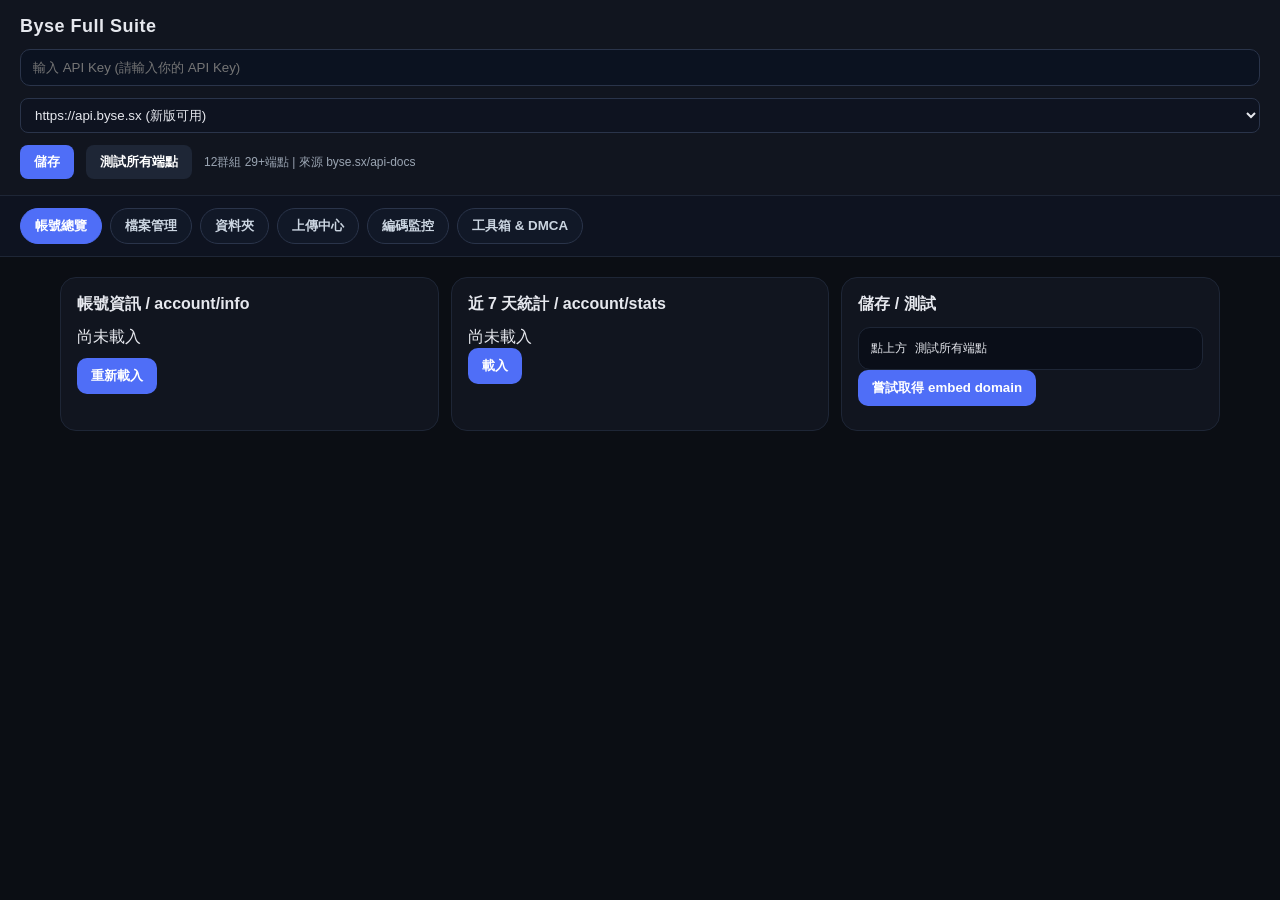
==== byse_full_suite/dashboard.html @ 3e64dbba "feat: initial commit - Byse Full Suite (12 groups 29+ endpoints) - SDK + CLI + dashboard + uploader " ====
<!DOCTYPE html>
<html lang="zh-Hant">
<head>
<meta charset="UTF-8"/>
<meta name="viewport" content="width=device-width, initial-scale=1"/>
<title>Byse Full Suite - 完整 API 儀表板</title>
<style>
*{box-sizing:border-box}body{margin:0;font-family:ui-sans-system,-apple-system,BlinkMacSystemFont,Segoe UI,Roboto,Noto Sans TC,sans-serif;background:#0b0e14;color:#e6e8ee}
header{padding:16px 20px;background:#11151f;border-bottom:1px solid #1e2636;display:flex;flex-wrap:wrap;gap:12px;align-items:center;position:sticky;top:0;z-index:10}
header h1{margin:0;font-size:18px;letter-spacing:.5px}
header input,header select{padding:8px 10px;border-radius:8px;border:1px solid #2a344a;background:#0e1320;color:#e6e8ee;min-width:260px}
header button{padding:8px 14px;border-radius:8px;border:0;background:#4f6ef7;color:white;cursor:pointer;font-weight:600}
header button.secondary{background:#1e2636}
nav{display:flex;gap:8px;padding:12px 20px;background:#0e1320;border-bottom:1px solid #1e2636;overflow:auto}
nav button{white-space:nowrap;padding:8px 14px;border-radius:999px;border:1px solid #2a344a;background:#111827;color:#cbd5e1;cursor:pointer}
nav button.active{background:#4f6ef7;color:white;border-color:#4f6ef7}
main{padding:20px;max-width:1200px;margin:0 auto}
.card{background:#11151f;border:1px solid #1e2636;border-radius:16px;padding:16px;margin-bottom:16px}
.card h2{margin:0 0 12px 0;font-size:16px}
.grid{display:grid;grid-template-columns:repeat(auto-fit,minmax(260px,1fr));gap:12px}
label{display:block;font-size:12px;color:#9aa4b2;margin-bottom:6px}
input[type=text],input[type=number],textarea,select{width:100%;padding:10px 12px;border-radius:10px;border:1px solid #2a344a;background:#0b1220;color:#e6e8ee}
textarea{min-height:80px;resize:vertical}
button{padding:9px 14px;border-radius:10px;border:0;background:#4f6ef7;color:white;cursor:pointer;font-weight:600}
button:disabled{opacity:.5;cursor:not-allowed}
button.small{padding:6px 10px;font-size:12px;border-radius:8px}
button.ghost{background:#1c2333;border:1px solid #2a344a}
table{width:100%;border-collapse:collapse;font-size:13px}
th,td{padding:10px 8px;border-bottom:1px solid #1e2636;text-align:left}
th{color:#9aa4b2;font-weight:600;background:#0e1320;position:sticky;top:0}
tr:hover{background:#131a2a}
code{background:#1a2336;padding:2px 6px;border-radius:6px;font-size:12px;word-break:break-all}
.badge{display:inline-block;padding:2px 8px;border-radius:999px;background:#1e2636;font-size:11px;color:#9aa4b2}
.badge.ok{background:#123522;color:#6ee7a5}
.badge.err{background:#3a1515;color:#fda4af}
.flex{display:flex;gap:8px;flex-wrap:wrap;align-items:center}
.muted{color:#9aa4b2;font-size:12px}
.progress{height:8px;background:#1e2636;border-radius:999px;overflow:hidden}
.progress div{height:100%;background:#4f6ef7;width:0%}
.log{max-height:300px;overflow:auto;background:#0a0e18;border:1px solid #1e2636;border-radius:12px;padding:12px;font-family:ui-monospace,SFMono-Regular,Menlo,monospace;font-size:12px;white-space:pre-wrap}
#drop{border:2px dashed #2a344a;border-radius:16px;padding:30px;text-align:center;background:#0e1320}
#drop.drag{border-color:#4f6ef7;background:#141c2f}
</style>
</head>
<body>
<header>
<h1>Byse Full Suite</h1>
<input id="apiKey" type="text" placeholder="輸入 API Key (請輸入你的 API Key)"/>
<select id="baseUrl">
<option value="https://api.byse.sx" selected>https://api.byse.sx (新版可用)</option>
<option value="https://filemoonapi.com/api">https://filemoonapi.com/api (舊版 522)</option>
</select>
<button onclick="saveConfig()">儲存</button>
<button class="secondary" onclick="testAll()">測試所有端點</button>
<span class="muted">12群組 29+端點 | 來源 byse.sx/api-docs</span>
</header>

<nav>
<button data-tab="dashboard" class="active" onclick="switchTab('dashboard')">帳號總覽</button>
<button data-tab="files" onclick="switchTab('files')">檔案管理</button>
<button data-tab="folders" onclick="switchTab('folders')">資料夾</button>
<button data-tab="upload" onclick="switchTab('upload')">上傳中心</button>
<button data-tab="encoding" onclick="switchTab('encoding')">編碼監控</button>
<button data-tab="tools" onclick="switchTab('tools')">工具箱 & DMCA</button>
</nav>

<main>
<!-- Dashboard -->
<div id="tab-dashboard" class="tab">
<div class="grid">
<div class="card"><h2>帳號資訊 / account/info</h2><div id="accountInfo">尚未載入</div><div style="margin-top:10px"><button onclick="loadAccountInfo()">重新載入</button></div></div>
<div class="card"><h2>近 7 天統計 / account/stats</h2><div id="accountStats">尚未載入</div><button onclick="loadAccountStats()">載入</button></div>
<div class="card"><h2>儲存 / 測試</h2><div id="testAllResult" class="log">點上方 測試所有端點</div><button onclick="loadEmbedDomains()">嘗試取得 embed domain</button><div id="embedDomainResult" class="muted" style="margin-top:8px"></div></div>
</div>
</div>

<!-- Files -->
<div id="tab-files" class="tab" style="display:none">
<div class="card">
<h2>檔案列表 / file/list</h2>
<div class="flex">
<label>資料夾ID <input id="fileFldId" type="number" value="0" style="width:90px"/></label>
<label>每頁 <input id="filePerPage" type="number" value="20" style="width:70px"/></label>
<label>頁碼 <input id="filePage" type="number" value="1" style="width:70px"/></label>
<label>標題關鍵字 <input id="fileTitle" type="text" placeholder="Iron man" style="width:160px"/></label>
<button onclick="loadFileList()">載入</button>
</div>
<div style="overflow:auto; max-height:500px; margin-top:12px"><table><thead><tr><th>filecode</th><th>標題</th><th>長度</th><th>views</th><th>canplay</th><th>操作</th></tr></thead><tbody id="fileTable"></tbody></table></div>
</div>

<div class="card">
<h2>檔案操作 / file/info, file/clone, file/edit, images/*</h2>
<div class="grid">
<div><label>Filecode (可多個逗號分隔)</label><input id="opFileCode" type="text" placeholder="1vtkmhfb44rj"/></div>
<div><label>新標題</label><input id="opNewTitle" type="text"/></div>
</div>
<div class="flex" style="margin-top:10px">
<button onclick="doFileInfo()">詳情 file/info</button>
<button onclick="doFileClone()">克隆 file/clone</button>
<button onclick="doFileEditTitle()">改標題 file/edit</button>
<button onclick="doFileEditPublic(1)">設公開</button>
<button onclick="doFileEditPublic(0)">設私有</button>
<button onclick="doThumb()">縮圖 thumb</button>
<button onclick="doSplash()">海報 splash</button>
<button onclick="doPreview()">預覽 preview</button>
<button onclick="doGenerateEmbed()">產生 Embed</button>
</div>
<div id="fileOpResult" class="log" style="margin-top:12px">結果顯示</div>
</div>
</div>

<!-- Folders -->
<div id="tab-folders" class="tab" style="display:none">
<div class="card">
<h2>資料夾列表 / folder/list</h2>
<label>父資料夾ID <input id="folderParentId" type="number" value="0" style="width:100px"/></label>
<button onclick="loadFolderList()">載入</button>
<div id="folderList" class="log" style="margin-top:10px"></div>
</div>
<div class="card">
<h2>建立資料夾 / folder/create</h2>
<div class="grid">
<div><label>名稱</label><input id="newFolderName" type="text" placeholder="My Videos"/></div>
<div><label>父ID</label><input id="newFolderParent" type="number" value="0"/></div>
<div><label>描述</label><input id="newFolderDescr" type="text"/></div>
</div>
<button onclick="createFolder()" style="margin-top:10px">建立</button>
<div id="folderCreateResult" class="log" style="margin-top:10px"></div>
</div>
</div>

<!-- Upload -->
<div id="tab-upload" class="tab" style="display:none">
<div class="card">
<h2>本地上傳 / upload/server + POST</h2>
<div id="drop">拖曳影片到這裡，或 <input type="file" id="localFile" multiple/> <div class="muted">支援 MP4,MKV,AVI,WEBM,MOV等12種格式</div></div>
<div class="flex" style="margin-top:10px"><label>目標資料夾ID <input id="uploadFolderId" type="number" value="0" style="width:100px"/></label><button onclick="uploadLocalFiles()">開始上傳</button></div>
<div id="uploadProgress" class="log" style="margin-top:10px">等待上傳...</div>
</div>

<div class="card">
<h2>遠端上傳 / remote/add (舊) & upload/url (新)</h2>
<div class="grid"><div><label>直鏈 URL</label><input id="remoteUrl" type="text" placeholder="https://example.com/video.mp4"/></div><div><label>資料夾ID</label><input id="remoteFolderId" type="number" value="0"/></div></div>
<div class="flex" style="margin-top:10px"><button onclick="remoteUpload()">遠端拉取</button><button class="ghost" onclick="loadRemoteStatusPrompt()">查進度 remote/status</button><button class="ghost" onclick="removeRemotePrompt()">移除佇列 remote/remove</button></div>
<div id="remoteResult" class="log" style="margin-top:10px"></div>
</div>
</div>

<!-- Encoding -->
<div id="tab-encoding" class="tab" style="display:none">
<div class="card"><h2>編碼佇列 / encoding/list</h2><button onclick="loadEncodingList()">載入</button><div id="encodingList" class="log" style="margin-top:10px"></div></div>
<div class="card"><h2>單檔編碼狀態 / encoding/status, restart, delete</h2><div class="flex"><input id="encFileCode" type="text" placeholder="filecode"/><button onclick="loadEncStatus()">狀態</button><button onclick="encRestart()">重啟 restart</button><button onclick="encDelete()">刪除 delete</button></div><div id="encResult" class="log" style="margin-top:10px"></div></div>
</div>

<!-- Tools -->
<div id="tab-tools" class="tab" style="display:none">
<div class="grid">
<div class="card"><h2>已刪除檔案 / files/deleted</h2><button onclick="loadDeleted()">載入</button><div id="deletedResult" class="log"></div></div>
<div class="card"><h2>DMCA 清單 / files/dmca</h2><button onclick="loadDMCA()">載入</button><div id="dmcaResult" class="log"></div></div>
</div>

<div class="card">
<h2>進階工具：字幕 / 封面 / Logo / HLS / Embed</h2>
<div class="grid">
<div><label>Filecode</label><input id="toolFileCode" type="text" placeholder="1vtkmhfb44rj"/></div>
<div><label>Embed Domain (去後台 Custom Domains 看)</label><input id="toolDomain" type="text" value="byse.sx"/></div>
<div><label>字幕 VTT URL (c1_file)</label><input id="toolSubUrl" type="text" placeholder="https://example.com/en.vtt"/></div>
<div><label>字幕標籤 (c1_label)</label><input id="toolSubLabel" type="text" value="English"/></div>
<div><label>Poster 封面 URL</label><input id="toolPoster" type="text" placeholder="https://example.com/poster.jpg"/></div>
<div><label>Logo URL</label><input id="toolLogo" type="text" placeholder="https://example.com/logo.png"/></div>
<div><label>Premium HLS: 觀看者 IP</label><input id="toolIp" type="text" value="8.8.8.8"/></div>
<div><label>Premium HLS: User-Agent</label><input id="toolUa" type="text" value="Mozilla/5.0 (iPhone)"/></div>
</div>
<div class="flex" style="margin-top:12px">
<button onclick="generateEmbedAdvanced()">產生 Embed URL + Iframe</button>
<button class="ghost" onclick="tryPremiumHls()">嘗試 Premium HLS (實驗性)</button>
</div>
<div id="toolResult" class="log" style="margin-top:12px"></div>
<div id="toolIframePreview" style="margin-top:12px"></div>
</div>

<div class="card">
<h2>Byse Progress 事件監聽 (window.postMessage byse-progress)</h2>
<p class="muted">當 embed 播放器在 iframe 內播放時，會用 postMessage 回報進度。下方可即時監聽。</p>
<div id="progressEvents" class="log">等待 byse-progress 事件...</div>
<iframe id="testPlayer" width="0" height="0" style="border:0"></iframe>
</div>
</div>

</main>

<script>
let API_KEY = localStorage.getItem('byse_api_key') || '';
let BASE_URL = localStorage.getItem('byse_base') || 'https://api.byse.sx';
document.getElementById('apiKey').value = API_KEY;
document.getElementById('baseUrl').value = BASE_URL;

function saveConfig(){
  API_KEY = document.getElementById('apiKey').value.trim();
  BASE_URL = document.getElementById('baseUrl').value.trim();
  localStorage.setItem('byse_api_key', API_KEY);
  localStorage.setItem('byse_base', BASE_URL);
  alert('已儲存');
}

function apiUrl(path, params={}){
  params.key = API_KEY;
  const qs = new URLSearchParams(params).toString();
  return `${BASE_URL.replace(/\/$/,'')}/${path.replace(/^\//,'')}?${qs}`;
}

async function fetchJson(path, params={}, allow400=false){
  if(!API_KEY) throw new Error('請先輸入 API Key');
  const url = apiUrl(path, params);
  const r = await fetch(url);
  const text = await r.text();
  try{
    const j = JSON.parse(text);
    if(!allow400 && j.status==400 && j.msg=='Invalid operation') throw new Error(`Invalid operation: ${path}`);
    if(j.msg=='Wrong Auth') throw new Error('Wrong Auth - API Key 錯誤');
    return j;
  }catch(e){
    if(text.includes('Page not found')) throw new Error(`${path} 404 前端`);
    throw e;
  }
}

function switchTab(name){
  document.querySelectorAll('.tab').forEach(el=>el.style.display='none');
  document.getElementById('tab-'+name).style.display='block';
  document.querySelectorAll('nav button').forEach(b=>b.classList.remove('active'));
  document.querySelector(`nav button[data-tab=${name}]`).classList.add('active');
}

async function loadAccountInfo(){
  try{
    const data = await fetchJson('account/info');
    document.getElementById('accountInfo').innerHTML = `<pre>${JSON.stringify(data, null, 2)}</pre>
    <div>餘額: ${data.result?.balance} | 檔案: ${data.result?.files_total} | Email: ${data.result?.email}</div>`;
  }catch(e){document.getElementById('accountInfo').textContent='錯誤: '+e.message}
}
async function loadAccountStats(){
  try{
    const data = await fetchJson('account/stats', {last:7});
    document.getElementById('accountStats').innerHTML = `<pre>${JSON.stringify(data,null,2)}</pre>`;
  }catch(e){document.getElementById('accountStats').textContent='錯誤: '+e.message}
}
async function loadEmbedDomains(){
  const paths = ['account/embed_domains','file/embed_domains','account/custom_domain'];
  let out='';
  for(const p of paths){
    try{
      const d = await fetchJson(p);
      out+= `${p}: ${JSON.stringify(d).slice(0,600)}\n`;
    }catch(e){ out+= `${p} ERR: ${e.message}\n`; }
  }
  document.getElementById('embedDomainResult').textContent = out || '無，請到後台 Settings -> Custom Domains';
}

async function testAll(){
  const endpoints = [
    'account/info','account/stats','upload/server','file/list','folder/list','files/deleted','files/dmca','encoding/list'
  ];
  let log='';
  for(const ep of endpoints){
    try{
      const params = ep.includes('file/list')?{fld_id:0,per_page:1}:{};
      const data = await fetchJson(ep, params);
      log+= `✅ ${ep} OK: ${JSON.stringify(data).slice(0,200)}\n`;
    }catch(e){ log+= `❌ ${ep} ERR: ${e.message}\n`; }
  }
  document.getElementById('testAllResult').textContent = log;
  loadAccountInfo();
}

// Files
async function loadFileList(){
  const fld_id=document.getElementById('fileFldId').value||0;
  const per_page=document.getElementById('filePerPage').value||20;
  const page=document.getElementById('filePage').value||1;
  const title=document.getElementById('fileTitle').value||'';
  try{
    const data = await fetchJson('file/list',{fld_id,per_page,page,title: title||undefined});
    const tbody=document.getElementById('fileTable');
    tbody.innerHTML='';
    let files=[];
    if(data.result && data.result.files) files=data.result.files;
    else if(Array.isArray(data.result)) files=data.result;
    files.forEach(f=>{
      const tr=document.createElement('tr');
      tr.innerHTML=`<td><code>${f.file_code}</code></td><td>${(f.title||'').slice(0,40)}</td><td>${f.length||''}</td><td>${f.views||0}</td><td>${f.canplay||0}</td><td><button class="small" onclick="setOpCode('${f.file_code}')">選取</button> <button class="small ghost" onclick="quickInfo('${f.file_code}')">詳情</button></td>`;
      tbody.appendChild(tr);
    });
  }catch(e){alert(e.message)}
}
function setOpCode(code){document.getElementById('opFileCode').value=code; document.getElementById('toolFileCode').value=code; document.getElementById('encFileCode').value=code;}
async function quickInfo(code){document.getElementById('opFileCode').value=code; doFileInfo();}

async function doFileInfo(){
  const code=document.getElementById('opFileCode').value.trim();
  if(!code) return alert('輸入 filecode');
  try{
    const data=await fetchJson('file/info',{file_code:code});
    document.getElementById('fileOpResult').textContent=JSON.stringify(data,null,2);
  }catch(e){document.getElementById('fileOpResult').textContent='ERR: '+e.message}
}
async function doFileClone(){
  const code=document.getElementById('opFileCode').value.trim();
  try{
    const data=await fetchJson('file/clone',{file_code:code});
    document.getElementById('fileOpResult').textContent=JSON.stringify(data,null,2);
  }catch(e){document.getElementById('fileOpResult').textContent='ERR: '+e.message}
}
async function doFileEditTitle(){
  const code=document.getElementById('opFileCode').value.trim();
  const title=document.getElementById('opNewTitle').value.trim();
  if(!title) return alert('輸入新標題');
  try{
    const data=await fetchJson('file/edit',{file_code:code,file_title:title});
    document.getElementById('fileOpResult').textContent=JSON.stringify(data,null,2);
  }catch(e){document.getElementById('fileOpResult').textContent='ERR: '+e.message}
}
async function doFileEditPublic(pub){
  const code=document.getElementById('opFileCode').value.trim();
  try{
    const data=await fetchJson('file/edit',{file_code:code,file_public:pub});
    document.getElementById('fileOpResult').textContent=JSON.stringify(data,null,2);
  }catch(e){document.getElementById('fileOpResult').textContent='ERR: '+e.message}
}
async function doThumb(){
  const code=document.getElementById('opFileCode').value.trim();
  try{
    const data=await fetchJson('images/thumb',{file_code:code});
    document.getElementById('fileOpResult').textContent=JSON.stringify(data,null,2);
  }catch(e){document.getElementById('fileOpResult').textContent='ERR: '+e.message}
}
async function doSplash(){
  const code=document.getElementById('opFileCode').value.trim();
  try{
    const data=await fetchJson('images/splash',{file_code:code});
    document.getElementById('fileOpResult').textContent=JSON.stringify(data,null,2);
  }catch(e){document.getElementById('fileOpResult').textContent='ERR: '+e.message}
}
async function doPreview(){
  const code=document.getElementById('opFileCode').value.trim();
  try{
    const data=await fetchJson('images/preview',{file_code:code});
    document.getElementById('fileOpResult').textContent=JSON.stringify(data,null,2);
  }catch(e){document.getElementById('fileOpResult').textContent='ERR: '+e.message}
}
function doGenerateEmbed(){
  const code=document.getElementById('opFileCode').value.trim();
  const domain=document.getElementById('toolDomain').value||'byse.sx';
  const url=`https://${domain}/e/${code}`;
  document.getElementById('fileOpResult').textContent=`Embed URL: ${url}\nIframe: <iframe src="${url}" width="640" height="360" frameborder="0" allowfullscreen></iframe>`;
}

// Folders
async function loadFolderList(){
  const fld=document.getElementById('folderParentId').value||0;
  try{
    const data=await fetchJson('folder/list',{fld_id:fld});
    document.getElementById('folderList').textContent=JSON.stringify(data,null,2);
  }catch(e){document.getElementById('folderList').textContent='ERR: '+e.message}
}
async function createFolder(){
  const name=document.getElementById('newFolderName').value.trim();
  const parent=document.getElementById('newFolderParent').value||0;
  const descr=document.getElementById('newFolderDescr').value||'';
  if(!name) return alert('輸入名稱');
  try{
    const data=await fetchJson('folder/create',{name,parent_id:parent,descr});
    document.getElementById('folderCreateResult').textContent=JSON.stringify(data,null,2);
  }catch(e){document.getElementById('folderCreateResult').textContent='ERR: '+e.message}
}

// Upload
const drop=document.getElementById('drop');
if(drop){
  drop.addEventListener('dragover', e=>{e.preventDefault(); drop.classList.add('drag')});
  drop.addEventListener('dragleave', ()=>drop.classList.remove('drag'));
  drop.addEventListener('drop', e=>{e.preventDefault(); drop.classList.remove('drag'); document.getElementById('localFile').files=e.dataTransfer.files;});
}
async function getUploadServer(){
  const data=await fetchJson('upload/server');
  return data.result;
}
async function uploadLocalFiles(){
  const input=document.getElementById('localFile');
  const fld=document.getElementById('uploadFolderId').value||0;
  const log=document.getElementById('uploadProgress');
  if(!input.files.length) return alert('選檔案');
  log.textContent='取得上傳伺服器...\n';
  try{
    const server = await getUploadServer();
    log.textContent+=`Server: ${server}\n`;
    for(const file of input.files){
      log.textContent+=`\n上傳 ${file.name} (${(file.size/1024/1024).toFixed(2)}MB)...\n`;
      const form=new FormData();
      form.append('key', API_KEY);
      form.append('file', file);
      if(fld!=0) form.append('fld_id', fld);
      const resp=await fetch(server, {method:'POST', body:form});
      const text=await resp.text();
      log.textContent+=`回應: ${text.slice(0,2000)}\n`;
      try{
        const j=JSON.parse(text);
        if(j.files&&j.files[0]){
          const fc=j.files[0].filecode;
          log.textContent+=`✅ 成功 filecode=${fc} => https://byse.sx/e/${fc}\n`;
        }
      }catch{}
    }
  }catch(e){log.textContent+='ERR: '+e.message}
}
async function remoteUpload(){
  const url=document.getElementById('remoteUrl').value.trim();
  const fld=document.getElementById('remoteFolderId').value||0;
  if(!url) return alert('輸入 URL');
  try{
    const data=await fetchJson('remote/add',{url,fld_id:fld}, true);
    document.getElementById('remoteResult').textContent=JSON.stringify(data,null,2);
  }catch(e){
    // fallback upload/url
    try{
      const data2=await fetchJson('upload/url',{url,fld_id:fld}, true);
      document.getElementById('remoteResult').textContent=JSON.stringify(data2,null,2);
    }catch(e2){document.getElementById('remoteResult').textContent='ERR: '+e.message+' / '+e2.message;}
  }
}
async function loadRemoteStatusPrompt(){
  const code=prompt('輸入遠端 filecode');
  if(!code) return;
  try{
    const data=await fetchJson('remote/status',{file_code:code}, true);
    document.getElementById('remoteResult').textContent=JSON.stringify(data,null,2);
  }catch(e){document.getElementById('remoteResult').textContent='ERR: '+e.message}
}
async function removeRemotePrompt(){
  const code=prompt('輸入要移除的 filecode');
  if(!code) return;
  try{
    const data=await fetchJson('remote/remove',{file_code:code}, true);
    document.getElementById('remoteResult').textContent=JSON.stringify(data,null,2);
  }catch(e){document.getElementById('remoteResult').textContent='ERR: '+e.message}
}

// Encoding
async function loadEncodingList(){
  try{
    const data=await fetchJson('encoding/list');
    document.getElementById('encodingList').textContent=JSON.stringify(data,null,2);
  }catch(e){document.getElementById('encodingList').textContent='ERR: '+e.message}
}
async function loadEncStatus(){
  const code=document.getElementById('encFileCode').value.trim();
  if(!code) return alert('輸入 filecode');
  try{
    const data=await fetchJson('encoding/status',{file_code:code});
    document.getElementById('encResult').textContent=JSON.stringify(data,null,2);
  }catch(e){document.getElementById('encResult').textContent='ERR: '+e.message}
}
async function encRestart(){
  const code=document.getElementById('encFileCode').value.trim();
  try{
    const data=await fetchJson('encoding/restart',{file_code:code}, true);
    document.getElementById('encResult').textContent=JSON.stringify(data,null,2);
  }catch(e){document.getElementById('encResult').textContent='ERR: '+e.message}
}
async function encDelete(){
  const code=document.getElementById('encFileCode').value.trim();
  try{
    const data=await fetchJson('encoding/delete',{file_code:code}, true);
    document.getElementById('encResult').textContent=JSON.stringify(data,null,2);
  }catch(e){document.getElementById('encResult').textContent='ERR: '+e.message}
}

// Tools
async function loadDeleted(){
  try{
    const data=await fetchJson('files/deleted');
    document.getElementById('deletedResult').textContent=JSON.stringify(data,null,2);
  }catch(e){document.getElementById('deletedResult').textContent='ERR: '+e.message}
}
async function loadDMCA(){
  try{
    const data=await fetchJson('files/dmca');
    document.getElementById('dmcaResult').textContent=JSON.stringify(data,null,2);
  }catch(e){document.getElementById('dmcaResult').textContent='ERR: '+e.message}
}
function generateEmbedAdvanced(){
  const code=document.getElementById('toolFileCode').value.trim();
  const domain=document.getElementById('toolDomain').value||'byse.sx';
  const subUrl=document.getElementById('toolSubUrl').value.trim();
  const subLabel=document.getElementById('toolSubLabel').value.trim()||'English';
  const poster=document.getElementById('toolPoster').value.trim();
  const logo=document.getElementById('toolLogo').value.trim();
  if(!code) return alert('輸入 filecode');
  const params=new URLSearchParams();
  if(subUrl){ params.set('c1_file', subUrl); params.set('c1_label', subLabel); }
  if(poster) params.set('poster', poster);
  if(logo) params.set('logo', logo);
  const base=`https://${domain}/e/${code}`;
  const url = params.toString()? `${base}?${params.toString()}`: base;
  const iframe=`<iframe src="${url}" width="640" height="360" frameborder="0" allowfullscreen></iframe>`;
  document.getElementById('toolResult').textContent=`URL:\n${url}\n\nIframe:\n${iframe}`;
  document.getElementById('toolIframePreview').innerHTML=iframe;
  // 同時試聽 byse-progress
  document.getElementById('testPlayer').src=url;
}
async function tryPremiumHls(){
  const code=document.getElementById('toolFileCode').value.trim();
  const ip=document.getElementById('toolIp').value||'8.8.8.8';
  const ua=document.getElementById('toolUa').value||'Mozilla/5.0';
  if(!code) return alert('輸入 filecode');
  const candidates=['file/hls','file/premium_link','file/direct_link','account/hls'];
  let out='';
  for(const p of candidates){
    try{
      const data=await fetchJson(p,{file_code:code,ip,ua}, true);
      out+= `${p}: ${JSON.stringify(data).slice(0,800)}\n`;
    }catch(e){ out+= `${p} ERR: ${e.message}\n`; }
  }
  document.getElementById('toolResult').textContent=out || 'Premium HLS 需帳號開通 premium';
}

// byse-progress listener
window.addEventListener('message', (event)=>{
  const data=event.data;
  if(!data || data.type!=='byse-progress') return;
  const log=document.getElementById('progressEvents');
  const line=`[${new Date().toLocaleTimeString()}] file:${data.file_code} ${data.progress}% ${data.timestamp}/${data.duration}s`;
  log.textContent = line + '\n' + log.textContent.slice(0,3000);
});

// init
if(API_KEY) { loadAccountInfo(); }
</script>
</body>
</html>
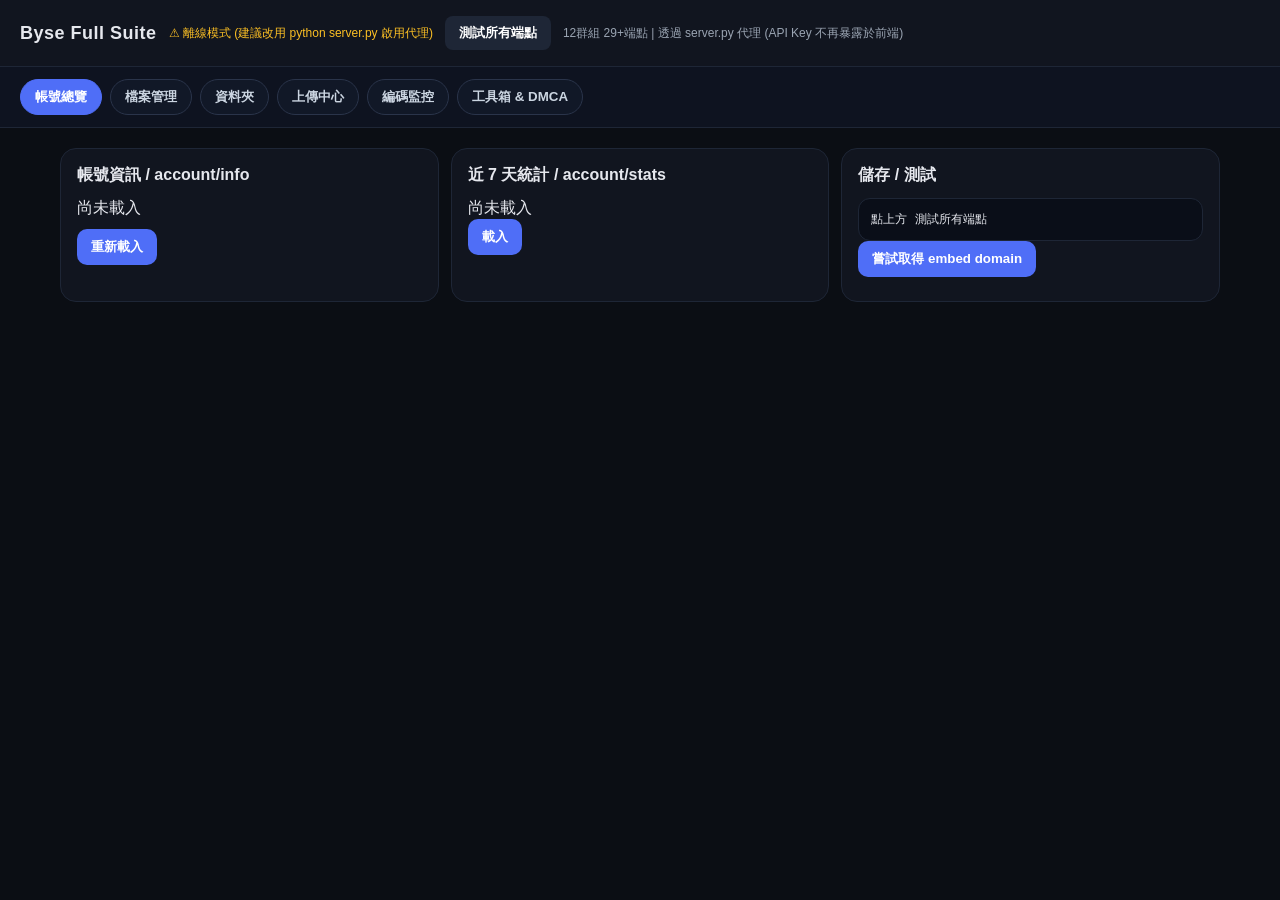
==== commit 74ed7719: "fix(security): harden server.py + dashboard proxy mode + fd leak PR 1: 安全修補  server.py: - 移除寫死的 debu" ====
--- a/byse_full_suite/dashboard.html
+++ b/byse_full_suite/dashboard.html
@@ -45,14 +45,9 @@
 <body>
 <header>
 <h1>Byse Full Suite</h1>
-<input id="apiKey" type="text" placeholder="輸入 API Key (請輸入你的 API Key)"/>
-<select id="baseUrl">
-<option value="https://api.byse.sx" selected>https://api.byse.sx (新版可用)</option>
-<option value="https://filemoonapi.com/api">https://filemoonapi.com/api (舊版 522)</option>
-</select>
-<button onclick="saveConfig()">儲存</button>
+<span class="muted" id="keyStatus">檢測代理狀態中...</span>
 <button class="secondary" onclick="testAll()">測試所有端點</button>
-<span class="muted">12群組 29+端點 | 來源 byse.sx/api-docs</span>
+<span class="muted">12群組 29+端點 | 透過 server.py 代理 (API Key 不再暴露於前端)</span>
 </header>
 
 <nav>
@@ -190,34 +185,63 @@
 </main>
 
 <script>
-let API_KEY = localStorage.getItem('byse_api_key') || '';
-let BASE_URL = localStorage.getItem('byse_base') || 'https://api.byse.sx';
-document.getElementById('apiKey').value = API_KEY;
-document.getElementById('baseUrl').value = BASE_URL;
-
-function saveConfig(){
-  API_KEY = document.getElementById('apiKey').value.trim();
-  BASE_URL = document.getElementById('baseUrl').value.trim();
-  localStorage.setItem('byse_api_key', API_KEY);
-  localStorage.setItem('byse_base', BASE_URL);
-  alert('已儲存');
-}
-
-function apiUrl(path, params={}){
-  params.key = API_KEY;
-  const qs = new URLSearchParams(params).toString();
-  return `${BASE_URL.replace(/\/$/,'')}/${path.replace(/^\//,'')}?${qs}`;
+// === 安全模式: 透過 server.py 代理, API Key 不再寫入前端 ===
+// 所有請求打到同源 /api/<path>, server 從環境變數注入 key
+// 若直接開 dashboard.html (沒走 server.py), 會自動 fallback 提示
+let USE_PROXY = true;  // 預設走代理
+let API_KEY_FALLBACK = localStorage.getItem('byse_api_key') || '';  // 僅離線模式用
+let BASE_URL_FALLBACK = 'https://api.byse.sx';
+
+async function checkProxyMode(){
+  // 探測當前是否透過 server.py 開啟 (嘗試打 /api/account/info 看 401/403/500 而非 404)
+  try{
+    const r = await fetch('/api/account/info', {method:'GET'});
+    USE_PROXY = r.status !== 404;
+  }catch(e){
+    USE_PROXY = false;
+  }
+  const statusEl = document.getElementById('keyStatus');
+  if(USE_PROXY){
+    statusEl.textContent = '✓ 代理模式 (API Key 由 server 注入)';
+    statusEl.style.color = '#4ade80';
+  }else{
+    statusEl.textContent = '⚠ 離線模式 (建議改用 python server.py 啟用代理)';
+    statusEl.style.color = '#fbbf24';
+    // 離線 fallback: 顯示 key 輸入框
+    const k = prompt('未偵測到 server.py 代理。\n若要繼續使用離線模式, 請輸入 API Key (將暫存於 localStorage):', API_KEY_FALLBACK);
+    if(k){
+      API_KEY_FALLBACK = k.trim();
+      localStorage.setItem('byse_api_key', API_KEY_FALLBACK);
+    }
+  }
+}
+
+function buildUrl(path, params={}){
+  if(USE_PROXY){
+    // 代理模式: 不帶 key (server 端注入)
+    const clean = {...params};
+    delete clean.key;
+    const qs = new URLSearchParams(clean).toString();
+    return `/api/${path.replace(/^\//,'')}${qs ? '?'+qs : ''}`;
+  }else{
+    // 離線模式: 直接打 byse API (key 帶 query, 僅供本機測試)
+    const p = {...params, key: API_KEY_FALLBACK};
+    const qs = new URLSearchParams(p).toString();
+    return `${BASE_URL_FALLBACK}/${path.replace(/^\//,'')}?${qs}`;
+  }
 }
 
 async function fetchJson(path, params={}, allow400=false){
-  if(!API_KEY) throw new Error('請先輸入 API Key');
-  const url = apiUrl(path, params);
+  if(!USE_PROXY && !API_KEY_FALLBACK){
+    throw new Error('離線模式需設定 API Key (請重新整理頁面輸入)');
+  }
+  const url = buildUrl(path, params);
   const r = await fetch(url);
   const text = await r.text();
   try{
     const j = JSON.parse(text);
     if(!allow400 && j.status==400 && j.msg=='Invalid operation') throw new Error(`Invalid operation: ${path}`);
-    if(j.msg=='Wrong Auth') throw new Error('Wrong Auth - API Key 錯誤');
+    if(j.msg=='Wrong Auth') throw new Error('Wrong Auth - API Key 錯誤或 server 未設 BYSE_API_KEY');
     return j;
   }catch(e){
     if(text.includes('Page not found')) throw new Error(`${path} 404 前端`);
@@ -390,17 +414,19 @@
   const fld=document.getElementById('uploadFolderId').value||0;
   const log=document.getElementById('uploadProgress');
   if(!input.files.length) return alert('選檔案');
-  log.textContent='取得上傳伺服器...\n';
-  try{
-    const server = await getUploadServer();
-    log.textContent+=`Server: ${server}\n`;
+  log.textContent = USE_PROXY ? '透過 /upload 代理上傳...\n' : '取得上傳伺服器...\n';
+  try{
+    const server = USE_PROXY ? null : await getUploadServer();
+    if(server) log.textContent+=`Server: ${server}\n`;
     for(const file of input.files){
       log.textContent+=`\n上傳 ${file.name} (${(file.size/1024/1024).toFixed(2)}MB)...\n`;
       const form=new FormData();
-      form.append('key', API_KEY);
+      // 代理模式: 不帶 key (server 端注入); 離線模式: 帶 key
+      if(!USE_PROXY) form.append('key', API_KEY_FALLBACK);
       form.append('file', file);
       if(fld!=0) form.append('fld_id', fld);
-      const resp=await fetch(server, {method:'POST', body:form});
+      const uploadTarget = USE_PROXY ? '/upload' : server;
+      const resp=await fetch(uploadTarget, {method:'POST', body:form});
       const text=await resp.text();
       log.textContent+=`回應: ${text.slice(0,2000)}\n`;
       try{
@@ -534,7 +560,13 @@
 });
 
 // init
-if(API_KEY) { loadAccountInfo(); }
+(async function init(){
+  await checkProxyMode();
+  // 若代理模式且 server 已設 key, 或離線模式且有 fallback key, 就自動載入
+  if(USE_PROXY || API_KEY_FALLBACK){
+    loadAccountInfo();
+  }
+})();
 </script>
 </body>
 </html>
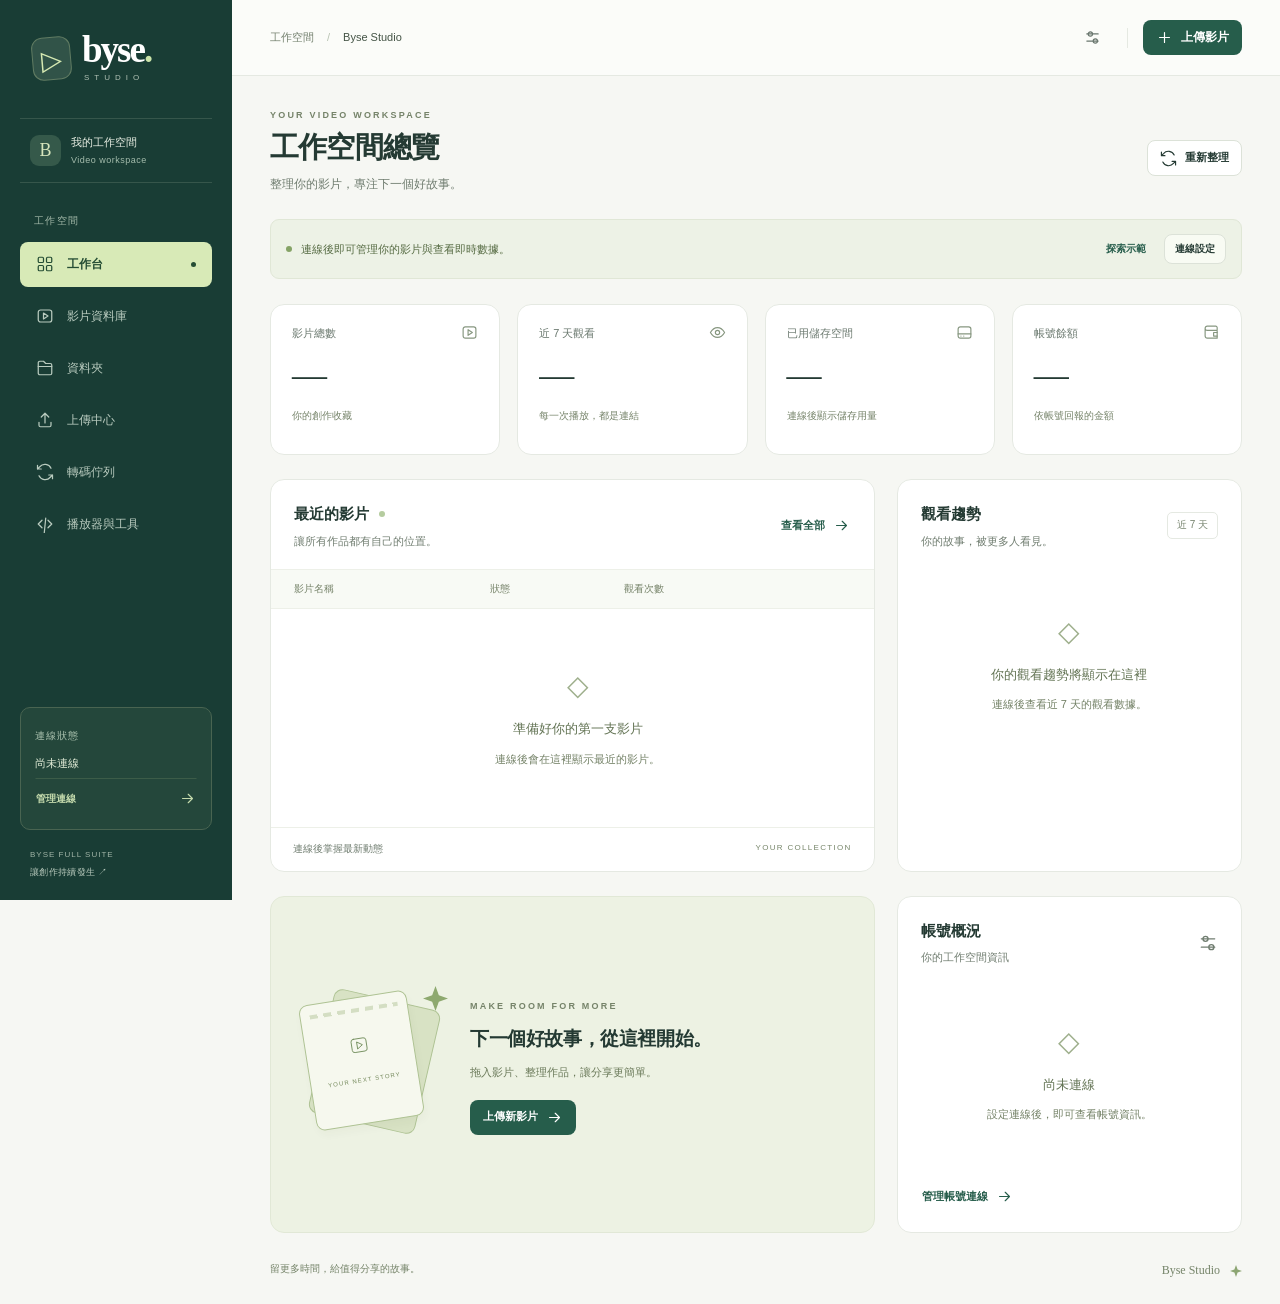
==== commit 9682ce42: "feat(dashboard): split Byse Studio assets, harden proxy and add browser regressions - Dashboard: ext" ====
--- a/byse_full_suite/dashboard.html
+++ b/byse_full_suite/dashboard.html
@@ -1,572 +1,1068 @@
-<!DOCTYPE html>
+<!doctype html>
 <html lang="zh-Hant">
-<head>
-<meta charset="UTF-8"/>
-<meta name="viewport" content="width=device-width, initial-scale=1"/>
-<title>Byse Full Suite - 完整 API 儀表板</title>
-<style>
-*{box-sizing:border-box}body{margin:0;font-family:ui-sans-system,-apple-system,BlinkMacSystemFont,Segoe UI,Roboto,Noto Sans TC,sans-serif;background:#0b0e14;color:#e6e8ee}
-header{padding:16px 20px;background:#11151f;border-bottom:1px solid #1e2636;display:flex;flex-wrap:wrap;gap:12px;align-items:center;position:sticky;top:0;z-index:10}
-header h1{margin:0;font-size:18px;letter-spacing:.5px}
-header input,header select{padding:8px 10px;border-radius:8px;border:1px solid #2a344a;background:#0e1320;color:#e6e8ee;min-width:260px}
-header button{padding:8px 14px;border-radius:8px;border:0;background:#4f6ef7;color:white;cursor:pointer;font-weight:600}
-header button.secondary{background:#1e2636}
-nav{display:flex;gap:8px;padding:12px 20px;background:#0e1320;border-bottom:1px solid #1e2636;overflow:auto}
-nav button{white-space:nowrap;padding:8px 14px;border-radius:999px;border:1px solid #2a344a;background:#111827;color:#cbd5e1;cursor:pointer}
-nav button.active{background:#4f6ef7;color:white;border-color:#4f6ef7}
-main{padding:20px;max-width:1200px;margin:0 auto}
-.card{background:#11151f;border:1px solid #1e2636;border-radius:16px;padding:16px;margin-bottom:16px}
-.card h2{margin:0 0 12px 0;font-size:16px}
-.grid{display:grid;grid-template-columns:repeat(auto-fit,minmax(260px,1fr));gap:12px}
-label{display:block;font-size:12px;color:#9aa4b2;margin-bottom:6px}
-input[type=text],input[type=number],textarea,select{width:100%;padding:10px 12px;border-radius:10px;border:1px solid #2a344a;background:#0b1220;color:#e6e8ee}
-textarea{min-height:80px;resize:vertical}
-button{padding:9px 14px;border-radius:10px;border:0;background:#4f6ef7;color:white;cursor:pointer;font-weight:600}
-button:disabled{opacity:.5;cursor:not-allowed}
-button.small{padding:6px 10px;font-size:12px;border-radius:8px}
-button.ghost{background:#1c2333;border:1px solid #2a344a}
-table{width:100%;border-collapse:collapse;font-size:13px}
-th,td{padding:10px 8px;border-bottom:1px solid #1e2636;text-align:left}
-th{color:#9aa4b2;font-weight:600;background:#0e1320;position:sticky;top:0}
-tr:hover{background:#131a2a}
-code{background:#1a2336;padding:2px 6px;border-radius:6px;font-size:12px;word-break:break-all}
-.badge{display:inline-block;padding:2px 8px;border-radius:999px;background:#1e2636;font-size:11px;color:#9aa4b2}
-.badge.ok{background:#123522;color:#6ee7a5}
-.badge.err{background:#3a1515;color:#fda4af}
-.flex{display:flex;gap:8px;flex-wrap:wrap;align-items:center}
-.muted{color:#9aa4b2;font-size:12px}
-.progress{height:8px;background:#1e2636;border-radius:999px;overflow:hidden}
-.progress div{height:100%;background:#4f6ef7;width:0%}
-.log{max-height:300px;overflow:auto;background:#0a0e18;border:1px solid #1e2636;border-radius:12px;padding:12px;font-family:ui-monospace,SFMono-Regular,Menlo,monospace;font-size:12px;white-space:pre-wrap}
-#drop{border:2px dashed #2a344a;border-radius:16px;padding:30px;text-align:center;background:#0e1320}
-#drop.drag{border-color:#4f6ef7;background:#141c2f}
-</style>
-</head>
-<body>
-<header>
-<h1>Byse Full Suite</h1>
-<span class="muted" id="keyStatus">檢測代理狀態中...</span>
-<button class="secondary" onclick="testAll()">測試所有端點</button>
-<span class="muted">12群組 29+端點 | 透過 server.py 代理 (API Key 不再暴露於前端)</span>
-</header>
-
-<nav>
-<button data-tab="dashboard" class="active" onclick="switchTab('dashboard')">帳號總覽</button>
-<button data-tab="files" onclick="switchTab('files')">檔案管理</button>
-<button data-tab="folders" onclick="switchTab('folders')">資料夾</button>
-<button data-tab="upload" onclick="switchTab('upload')">上傳中心</button>
-<button data-tab="encoding" onclick="switchTab('encoding')">編碼監控</button>
-<button data-tab="tools" onclick="switchTab('tools')">工具箱 & DMCA</button>
-</nav>
-
-<main>
-<!-- Dashboard -->
-<div id="tab-dashboard" class="tab">
-<div class="grid">
-<div class="card"><h2>帳號資訊 / account/info</h2><div id="accountInfo">尚未載入</div><div style="margin-top:10px"><button onclick="loadAccountInfo()">重新載入</button></div></div>
-<div class="card"><h2>近 7 天統計 / account/stats</h2><div id="accountStats">尚未載入</div><button onclick="loadAccountStats()">載入</button></div>
-<div class="card"><h2>儲存 / 測試</h2><div id="testAllResult" class="log">點上方 測試所有端點</div><button onclick="loadEmbedDomains()">嘗試取得 embed domain</button><div id="embedDomainResult" class="muted" style="margin-top:8px"></div></div>
-</div>
-</div>
-
-<!-- Files -->
-<div id="tab-files" class="tab" style="display:none">
-<div class="card">
-<h2>檔案列表 / file/list</h2>
-<div class="flex">
-<label>資料夾ID <input id="fileFldId" type="number" value="0" style="width:90px"/></label>
-<label>每頁 <input id="filePerPage" type="number" value="20" style="width:70px"/></label>
-<label>頁碼 <input id="filePage" type="number" value="1" style="width:70px"/></label>
-<label>標題關鍵字 <input id="fileTitle" type="text" placeholder="Iron man" style="width:160px"/></label>
-<button onclick="loadFileList()">載入</button>
-</div>
-<div style="overflow:auto; max-height:500px; margin-top:12px"><table><thead><tr><th>filecode</th><th>標題</th><th>長度</th><th>views</th><th>canplay</th><th>操作</th></tr></thead><tbody id="fileTable"></tbody></table></div>
-</div>
-
-<div class="card">
-<h2>檔案操作 / file/info, file/clone, file/edit, images/*</h2>
-<div class="grid">
-<div><label>Filecode (可多個逗號分隔)</label><input id="opFileCode" type="text" placeholder="1vtkmhfb44rj"/></div>
-<div><label>新標題</label><input id="opNewTitle" type="text"/></div>
-</div>
-<div class="flex" style="margin-top:10px">
-<button onclick="doFileInfo()">詳情 file/info</button>
-<button onclick="doFileClone()">克隆 file/clone</button>
-<button onclick="doFileEditTitle()">改標題 file/edit</button>
-<button onclick="doFileEditPublic(1)">設公開</button>
-<button onclick="doFileEditPublic(0)">設私有</button>
-<button onclick="doThumb()">縮圖 thumb</button>
-<button onclick="doSplash()">海報 splash</button>
-<button onclick="doPreview()">預覽 preview</button>
-<button onclick="doGenerateEmbed()">產生 Embed</button>
-</div>
-<div id="fileOpResult" class="log" style="margin-top:12px">結果顯示</div>
-</div>
-</div>
-
-<!-- Folders -->
-<div id="tab-folders" class="tab" style="display:none">
-<div class="card">
-<h2>資料夾列表 / folder/list</h2>
-<label>父資料夾ID <input id="folderParentId" type="number" value="0" style="width:100px"/></label>
-<button onclick="loadFolderList()">載入</button>
-<div id="folderList" class="log" style="margin-top:10px"></div>
-</div>
-<div class="card">
-<h2>建立資料夾 / folder/create</h2>
-<div class="grid">
-<div><label>名稱</label><input id="newFolderName" type="text" placeholder="My Videos"/></div>
-<div><label>父ID</label><input id="newFolderParent" type="number" value="0"/></div>
-<div><label>描述</label><input id="newFolderDescr" type="text"/></div>
-</div>
-<button onclick="createFolder()" style="margin-top:10px">建立</button>
-<div id="folderCreateResult" class="log" style="margin-top:10px"></div>
-</div>
-</div>
-
-<!-- Upload -->
-<div id="tab-upload" class="tab" style="display:none">
-<div class="card">
-<h2>本地上傳 / upload/server + POST</h2>
-<div id="drop">拖曳影片到這裡，或 <input type="file" id="localFile" multiple/> <div class="muted">支援 MP4,MKV,AVI,WEBM,MOV等12種格式</div></div>
-<div class="flex" style="margin-top:10px"><label>目標資料夾ID <input id="uploadFolderId" type="number" value="0" style="width:100px"/></label><button onclick="uploadLocalFiles()">開始上傳</button></div>
-<div id="uploadProgress" class="log" style="margin-top:10px">等待上傳...</div>
-</div>
-
-<div class="card">
-<h2>遠端上傳 / remote/add (舊) & upload/url (新)</h2>
-<div class="grid"><div><label>直鏈 URL</label><input id="remoteUrl" type="text" placeholder="https://example.com/video.mp4"/></div><div><label>資料夾ID</label><input id="remoteFolderId" type="number" value="0"/></div></div>
-<div class="flex" style="margin-top:10px"><button onclick="remoteUpload()">遠端拉取</button><button class="ghost" onclick="loadRemoteStatusPrompt()">查進度 remote/status</button><button class="ghost" onclick="removeRemotePrompt()">移除佇列 remote/remove</button></div>
-<div id="remoteResult" class="log" style="margin-top:10px"></div>
-</div>
-</div>
-
-<!-- Encoding -->
-<div id="tab-encoding" class="tab" style="display:none">
-<div class="card"><h2>編碼佇列 / encoding/list</h2><button onclick="loadEncodingList()">載入</button><div id="encodingList" class="log" style="margin-top:10px"></div></div>
-<div class="card"><h2>單檔編碼狀態 / encoding/status, restart, delete</h2><div class="flex"><input id="encFileCode" type="text" placeholder="filecode"/><button onclick="loadEncStatus()">狀態</button><button onclick="encRestart()">重啟 restart</button><button onclick="encDelete()">刪除 delete</button></div><div id="encResult" class="log" style="margin-top:10px"></div></div>
-</div>
-
-<!-- Tools -->
-<div id="tab-tools" class="tab" style="display:none">
-<div class="grid">
-<div class="card"><h2>已刪除檔案 / files/deleted</h2><button onclick="loadDeleted()">載入</button><div id="deletedResult" class="log"></div></div>
-<div class="card"><h2>DMCA 清單 / files/dmca</h2><button onclick="loadDMCA()">載入</button><div id="dmcaResult" class="log"></div></div>
-</div>
-
-<div class="card">
-<h2>進階工具：字幕 / 封面 / Logo / HLS / Embed</h2>
-<div class="grid">
-<div><label>Filecode</label><input id="toolFileCode" type="text" placeholder="1vtkmhfb44rj"/></div>
-<div><label>Embed Domain (去後台 Custom Domains 看)</label><input id="toolDomain" type="text" value="byse.sx"/></div>
-<div><label>字幕 VTT URL (c1_file)</label><input id="toolSubUrl" type="text" placeholder="https://example.com/en.vtt"/></div>
-<div><label>字幕標籤 (c1_label)</label><input id="toolSubLabel" type="text" value="English"/></div>
-<div><label>Poster 封面 URL</label><input id="toolPoster" type="text" placeholder="https://example.com/poster.jpg"/></div>
-<div><label>Logo URL</label><input id="toolLogo" type="text" placeholder="https://example.com/logo.png"/></div>
-<div><label>Premium HLS: 觀看者 IP</label><input id="toolIp" type="text" value="8.8.8.8"/></div>
-<div><label>Premium HLS: User-Agent</label><input id="toolUa" type="text" value="Mozilla/5.0 (iPhone)"/></div>
-</div>
-<div class="flex" style="margin-top:12px">
-<button onclick="generateEmbedAdvanced()">產生 Embed URL + Iframe</button>
-<button class="ghost" onclick="tryPremiumHls()">嘗試 Premium HLS (實驗性)</button>
-</div>
-<div id="toolResult" class="log" style="margin-top:12px"></div>
-<div id="toolIframePreview" style="margin-top:12px"></div>
-</div>
-
-<div class="card">
-<h2>Byse Progress 事件監聽 (window.postMessage byse-progress)</h2>
-<p class="muted">當 embed 播放器在 iframe 內播放時，會用 postMessage 回報進度。下方可即時監聽。</p>
-<div id="progressEvents" class="log">等待 byse-progress 事件...</div>
-<iframe id="testPlayer" width="0" height="0" style="border:0"></iframe>
-</div>
-</div>
-
-</main>
-
-<script>
-// === 安全模式: 透過 server.py 代理, API Key 不再寫入前端 ===
-// 所有請求打到同源 /api/<path>, server 從環境變數注入 key
-// 若直接開 dashboard.html (沒走 server.py), 會自動 fallback 提示
-let USE_PROXY = true;  // 預設走代理
-let API_KEY_FALLBACK = localStorage.getItem('byse_api_key') || '';  // 僅離線模式用
-let BASE_URL_FALLBACK = 'https://api.byse.sx';
-
-async function checkProxyMode(){
-  // 探測當前是否透過 server.py 開啟 (嘗試打 /api/account/info 看 401/403/500 而非 404)
-  try{
-    const r = await fetch('/api/account/info', {method:'GET'});
-    USE_PROXY = r.status !== 404;
-  }catch(e){
-    USE_PROXY = false;
-  }
-  const statusEl = document.getElementById('keyStatus');
-  if(USE_PROXY){
-    statusEl.textContent = '✓ 代理模式 (API Key 由 server 注入)';
-    statusEl.style.color = '#4ade80';
-  }else{
-    statusEl.textContent = '⚠ 離線模式 (建議改用 python server.py 啟用代理)';
-    statusEl.style.color = '#fbbf24';
-    // 離線 fallback: 顯示 key 輸入框
-    const k = prompt('未偵測到 server.py 代理。\n若要繼續使用離線模式, 請輸入 API Key (將暫存於 localStorage):', API_KEY_FALLBACK);
-    if(k){
-      API_KEY_FALLBACK = k.trim();
-      localStorage.setItem('byse_api_key', API_KEY_FALLBACK);
-    }
-  }
-}
-
-function buildUrl(path, params={}){
-  if(USE_PROXY){
-    // 代理模式: 不帶 key (server 端注入)
-    const clean = {...params};
-    delete clean.key;
-    const qs = new URLSearchParams(clean).toString();
-    return `/api/${path.replace(/^\//,'')}${qs ? '?'+qs : ''}`;
-  }else{
-    // 離線模式: 直接打 byse API (key 帶 query, 僅供本機測試)
-    const p = {...params, key: API_KEY_FALLBACK};
-    const qs = new URLSearchParams(p).toString();
-    return `${BASE_URL_FALLBACK}/${path.replace(/^\//,'')}?${qs}`;
-  }
-}
-
-async function fetchJson(path, params={}, allow400=false){
-  if(!USE_PROXY && !API_KEY_FALLBACK){
-    throw new Error('離線模式需設定 API Key (請重新整理頁面輸入)');
-  }
-  const url = buildUrl(path, params);
-  const r = await fetch(url);
-  const text = await r.text();
-  try{
-    const j = JSON.parse(text);
-    if(!allow400 && j.status==400 && j.msg=='Invalid operation') throw new Error(`Invalid operation: ${path}`);
-    if(j.msg=='Wrong Auth') throw new Error('Wrong Auth - API Key 錯誤或 server 未設 BYSE_API_KEY');
-    return j;
-  }catch(e){
-    if(text.includes('Page not found')) throw new Error(`${path} 404 前端`);
-    throw e;
-  }
-}
-
-function switchTab(name){
-  document.querySelectorAll('.tab').forEach(el=>el.style.display='none');
-  document.getElementById('tab-'+name).style.display='block';
-  document.querySelectorAll('nav button').forEach(b=>b.classList.remove('active'));
-  document.querySelector(`nav button[data-tab=${name}]`).classList.add('active');
-}
-
-async function loadAccountInfo(){
-  try{
-    const data = await fetchJson('account/info');
-    document.getElementById('accountInfo').innerHTML = `<pre>${JSON.stringify(data, null, 2)}</pre>
-    <div>餘額: ${data.result?.balance} | 檔案: ${data.result?.files_total} | Email: ${data.result?.email}</div>`;
-  }catch(e){document.getElementById('accountInfo').textContent='錯誤: '+e.message}
-}
-async function loadAccountStats(){
-  try{
-    const data = await fetchJson('account/stats', {last:7});
-    document.getElementById('accountStats').innerHTML = `<pre>${JSON.stringify(data,null,2)}</pre>`;
-  }catch(e){document.getElementById('accountStats').textContent='錯誤: '+e.message}
-}
-async function loadEmbedDomains(){
-  const paths = ['account/embed_domains','file/embed_domains','account/custom_domain'];
-  let out='';
-  for(const p of paths){
-    try{
-      const d = await fetchJson(p);
-      out+= `${p}: ${JSON.stringify(d).slice(0,600)}\n`;
-    }catch(e){ out+= `${p} ERR: ${e.message}\n`; }
-  }
-  document.getElementById('embedDomainResult').textContent = out || '無，請到後台 Settings -> Custom Domains';
-}
-
-async function testAll(){
-  const endpoints = [
-    'account/info','account/stats','upload/server','file/list','folder/list','files/deleted','files/dmca','encoding/list'
-  ];
-  let log='';
-  for(const ep of endpoints){
-    try{
-      const params = ep.includes('file/list')?{fld_id:0,per_page:1}:{};
-      const data = await fetchJson(ep, params);
-      log+= `✅ ${ep} OK: ${JSON.stringify(data).slice(0,200)}\n`;
-    }catch(e){ log+= `❌ ${ep} ERR: ${e.message}\n`; }
-  }
-  document.getElementById('testAllResult').textContent = log;
-  loadAccountInfo();
-}
-
-// Files
-async function loadFileList(){
-  const fld_id=document.getElementById('fileFldId').value||0;
-  const per_page=document.getElementById('filePerPage').value||20;
-  const page=document.getElementById('filePage').value||1;
-  const title=document.getElementById('fileTitle').value||'';
-  try{
-    const data = await fetchJson('file/list',{fld_id,per_page,page,title: title||undefined});
-    const tbody=document.getElementById('fileTable');
-    tbody.innerHTML='';
-    let files=[];
-    if(data.result && data.result.files) files=data.result.files;
-    else if(Array.isArray(data.result)) files=data.result;
-    files.forEach(f=>{
-      const tr=document.createElement('tr');
-      tr.innerHTML=`<td><code>${f.file_code}</code></td><td>${(f.title||'').slice(0,40)}</td><td>${f.length||''}</td><td>${f.views||0}</td><td>${f.canplay||0}</td><td><button class="small" onclick="setOpCode('${f.file_code}')">選取</button> <button class="small ghost" onclick="quickInfo('${f.file_code}')">詳情</button></td>`;
-      tbody.appendChild(tr);
-    });
-  }catch(e){alert(e.message)}
-}
-function setOpCode(code){document.getElementById('opFileCode').value=code; document.getElementById('toolFileCode').value=code; document.getElementById('encFileCode').value=code;}
-async function quickInfo(code){document.getElementById('opFileCode').value=code; doFileInfo();}
-
-async function doFileInfo(){
-  const code=document.getElementById('opFileCode').value.trim();
-  if(!code) return alert('輸入 filecode');
-  try{
-    const data=await fetchJson('file/info',{file_code:code});
-    document.getElementById('fileOpResult').textContent=JSON.stringify(data,null,2);
-  }catch(e){document.getElementById('fileOpResult').textContent='ERR: '+e.message}
-}
-async function doFileClone(){
-  const code=document.getElementById('opFileCode').value.trim();
-  try{
-    const data=await fetchJson('file/clone',{file_code:code});
-    document.getElementById('fileOpResult').textContent=JSON.stringify(data,null,2);
-  }catch(e){document.getElementById('fileOpResult').textContent='ERR: '+e.message}
-}
-async function doFileEditTitle(){
-  const code=document.getElementById('opFileCode').value.trim();
-  const title=document.getElementById('opNewTitle').value.trim();
-  if(!title) return alert('輸入新標題');
-  try{
-    const data=await fetchJson('file/edit',{file_code:code,file_title:title});
-    document.getElementById('fileOpResult').textContent=JSON.stringify(data,null,2);
-  }catch(e){document.getElementById('fileOpResult').textContent='ERR: '+e.message}
-}
-async function doFileEditPublic(pub){
-  const code=document.getElementById('opFileCode').value.trim();
-  try{
-    const data=await fetchJson('file/edit',{file_code:code,file_public:pub});
-    document.getElementById('fileOpResult').textContent=JSON.stringify(data,null,2);
-  }catch(e){document.getElementById('fileOpResult').textContent='ERR: '+e.message}
-}
-async function doThumb(){
-  const code=document.getElementById('opFileCode').value.trim();
-  try{
-    const data=await fetchJson('images/thumb',{file_code:code});
-    document.getElementById('fileOpResult').textContent=JSON.stringify(data,null,2);
-  }catch(e){document.getElementById('fileOpResult').textContent='ERR: '+e.message}
-}
-async function doSplash(){
-  const code=document.getElementById('opFileCode').value.trim();
-  try{
-    const data=await fetchJson('images/splash',{file_code:code});
-    document.getElementById('fileOpResult').textContent=JSON.stringify(data,null,2);
-  }catch(e){document.getElementById('fileOpResult').textContent='ERR: '+e.message}
-}
-async function doPreview(){
-  const code=document.getElementById('opFileCode').value.trim();
-  try{
-    const data=await fetchJson('images/preview',{file_code:code});
-    document.getElementById('fileOpResult').textContent=JSON.stringify(data,null,2);
-  }catch(e){document.getElementById('fileOpResult').textContent='ERR: '+e.message}
-}
-function doGenerateEmbed(){
-  const code=document.getElementById('opFileCode').value.trim();
-  const domain=document.getElementById('toolDomain').value||'byse.sx';
-  const url=`https://${domain}/e/${code}`;
-  document.getElementById('fileOpResult').textContent=`Embed URL: ${url}\nIframe: <iframe src="${url}" width="640" height="360" frameborder="0" allowfullscreen></iframe>`;
-}
-
-// Folders
-async function loadFolderList(){
-  const fld=document.getElementById('folderParentId').value||0;
-  try{
-    const data=await fetchJson('folder/list',{fld_id:fld});
-    document.getElementById('folderList').textContent=JSON.stringify(data,null,2);
-  }catch(e){document.getElementById('folderList').textContent='ERR: '+e.message}
-}
-async function createFolder(){
-  const name=document.getElementById('newFolderName').value.trim();
-  const parent=document.getElementById('newFolderParent').value||0;
-  const descr=document.getElementById('newFolderDescr').value||'';
-  if(!name) return alert('輸入名稱');
-  try{
-    const data=await fetchJson('folder/create',{name,parent_id:parent,descr});
-    document.getElementById('folderCreateResult').textContent=JSON.stringify(data,null,2);
-  }catch(e){document.getElementById('folderCreateResult').textContent='ERR: '+e.message}
-}
-
-// Upload
-const drop=document.getElementById('drop');
-if(drop){
-  drop.addEventListener('dragover', e=>{e.preventDefault(); drop.classList.add('drag')});
-  drop.addEventListener('dragleave', ()=>drop.classList.remove('drag'));
-  drop.addEventListener('drop', e=>{e.preventDefault(); drop.classList.remove('drag'); document.getElementById('localFile').files=e.dataTransfer.files;});
-}
-async function getUploadServer(){
-  const data=await fetchJson('upload/server');
-  return data.result;
-}
-async function uploadLocalFiles(){
-  const input=document.getElementById('localFile');
-  const fld=document.getElementById('uploadFolderId').value||0;
-  const log=document.getElementById('uploadProgress');
-  if(!input.files.length) return alert('選檔案');
-  log.textContent = USE_PROXY ? '透過 /upload 代理上傳...\n' : '取得上傳伺服器...\n';
-  try{
-    const server = USE_PROXY ? null : await getUploadServer();
-    if(server) log.textContent+=`Server: ${server}\n`;
-    for(const file of input.files){
-      log.textContent+=`\n上傳 ${file.name} (${(file.size/1024/1024).toFixed(2)}MB)...\n`;
-      const form=new FormData();
-      // 代理模式: 不帶 key (server 端注入); 離線模式: 帶 key
-      if(!USE_PROXY) form.append('key', API_KEY_FALLBACK);
-      form.append('file', file);
-      if(fld!=0) form.append('fld_id', fld);
-      const uploadTarget = USE_PROXY ? '/upload' : server;
-      const resp=await fetch(uploadTarget, {method:'POST', body:form});
-      const text=await resp.text();
-      log.textContent+=`回應: ${text.slice(0,2000)}\n`;
-      try{
-        const j=JSON.parse(text);
-        if(j.files&&j.files[0]){
-          const fc=j.files[0].filecode;
-          log.textContent+=`✅ 成功 filecode=${fc} => https://byse.sx/e/${fc}\n`;
-        }
-      }catch{}
-    }
-  }catch(e){log.textContent+='ERR: '+e.message}
-}
-async function remoteUpload(){
-  const url=document.getElementById('remoteUrl').value.trim();
-  const fld=document.getElementById('remoteFolderId').value||0;
-  if(!url) return alert('輸入 URL');
-  try{
-    const data=await fetchJson('remote/add',{url,fld_id:fld}, true);
-    document.getElementById('remoteResult').textContent=JSON.stringify(data,null,2);
-  }catch(e){
-    // fallback upload/url
-    try{
-      const data2=await fetchJson('upload/url',{url,fld_id:fld}, true);
-      document.getElementById('remoteResult').textContent=JSON.stringify(data2,null,2);
-    }catch(e2){document.getElementById('remoteResult').textContent='ERR: '+e.message+' / '+e2.message;}
-  }
-}
-async function loadRemoteStatusPrompt(){
-  const code=prompt('輸入遠端 filecode');
-  if(!code) return;
-  try{
-    const data=await fetchJson('remote/status',{file_code:code}, true);
-    document.getElementById('remoteResult').textContent=JSON.stringify(data,null,2);
-  }catch(e){document.getElementById('remoteResult').textContent='ERR: '+e.message}
-}
-async function removeRemotePrompt(){
-  const code=prompt('輸入要移除的 filecode');
-  if(!code) return;
-  try{
-    const data=await fetchJson('remote/remove',{file_code:code}, true);
-    document.getElementById('remoteResult').textContent=JSON.stringify(data,null,2);
-  }catch(e){document.getElementById('remoteResult').textContent='ERR: '+e.message}
-}
-
-// Encoding
-async function loadEncodingList(){
-  try{
-    const data=await fetchJson('encoding/list');
-    document.getElementById('encodingList').textContent=JSON.stringify(data,null,2);
-  }catch(e){document.getElementById('encodingList').textContent='ERR: '+e.message}
-}
-async function loadEncStatus(){
-  const code=document.getElementById('encFileCode').value.trim();
-  if(!code) return alert('輸入 filecode');
-  try{
-    const data=await fetchJson('encoding/status',{file_code:code});
-    document.getElementById('encResult').textContent=JSON.stringify(data,null,2);
-  }catch(e){document.getElementById('encResult').textContent='ERR: '+e.message}
-}
-async function encRestart(){
-  const code=document.getElementById('encFileCode').value.trim();
-  try{
-    const data=await fetchJson('encoding/restart',{file_code:code}, true);
-    document.getElementById('encResult').textContent=JSON.stringify(data,null,2);
-  }catch(e){document.getElementById('encResult').textContent='ERR: '+e.message}
-}
-async function encDelete(){
-  const code=document.getElementById('encFileCode').value.trim();
-  try{
-    const data=await fetchJson('encoding/delete',{file_code:code}, true);
-    document.getElementById('encResult').textContent=JSON.stringify(data,null,2);
-  }catch(e){document.getElementById('encResult').textContent='ERR: '+e.message}
-}
-
-// Tools
-async function loadDeleted(){
-  try{
-    const data=await fetchJson('files/deleted');
-    document.getElementById('deletedResult').textContent=JSON.stringify(data,null,2);
-  }catch(e){document.getElementById('deletedResult').textContent='ERR: '+e.message}
-}
-async function loadDMCA(){
-  try{
-    const data=await fetchJson('files/dmca');
-    document.getElementById('dmcaResult').textContent=JSON.stringify(data,null,2);
-  }catch(e){document.getElementById('dmcaResult').textContent='ERR: '+e.message}
-}
-function generateEmbedAdvanced(){
-  const code=document.getElementById('toolFileCode').value.trim();
-  const domain=document.getElementById('toolDomain').value||'byse.sx';
-  const subUrl=document.getElementById('toolSubUrl').value.trim();
-  const subLabel=document.getElementById('toolSubLabel').value.trim()||'English';
-  const poster=document.getElementById('toolPoster').value.trim();
-  const logo=document.getElementById('toolLogo').value.trim();
-  if(!code) return alert('輸入 filecode');
-  const params=new URLSearchParams();
-  if(subUrl){ params.set('c1_file', subUrl); params.set('c1_label', subLabel); }
-  if(poster) params.set('poster', poster);
-  if(logo) params.set('logo', logo);
-  const base=`https://${domain}/e/${code}`;
-  const url = params.toString()? `${base}?${params.toString()}`: base;
-  const iframe=`<iframe src="${url}" width="640" height="360" frameborder="0" allowfullscreen></iframe>`;
-  document.getElementById('toolResult').textContent=`URL:\n${url}\n\nIframe:\n${iframe}`;
-  document.getElementById('toolIframePreview').innerHTML=iframe;
-  // 同時試聽 byse-progress
-  document.getElementById('testPlayer').src=url;
-}
-async function tryPremiumHls(){
-  const code=document.getElementById('toolFileCode').value.trim();
-  const ip=document.getElementById('toolIp').value||'8.8.8.8';
-  const ua=document.getElementById('toolUa').value||'Mozilla/5.0';
-  if(!code) return alert('輸入 filecode');
-  const candidates=['file/hls','file/premium_link','file/direct_link','account/hls'];
-  let out='';
-  for(const p of candidates){
-    try{
-      const data=await fetchJson(p,{file_code:code,ip,ua}, true);
-      out+= `${p}: ${JSON.stringify(data).slice(0,800)}\n`;
-    }catch(e){ out+= `${p} ERR: ${e.message}\n`; }
-  }
-  document.getElementById('toolResult').textContent=out || 'Premium HLS 需帳號開通 premium';
-}
-
-// byse-progress listener
-window.addEventListener('message', (event)=>{
-  const data=event.data;
-  if(!data || data.type!=='byse-progress') return;
-  const log=document.getElementById('progressEvents');
-  const line=`[${new Date().toLocaleTimeString()}] file:${data.file_code} ${data.progress}% ${data.timestamp}/${data.duration}s`;
-  log.textContent = line + '\n' + log.textContent.slice(0,3000);
-});
-
-// init
-(async function init(){
-  await checkProxyMode();
-  // 若代理模式且 server 已設 key, 或離線模式且有 fallback key, 就自動載入
-  if(USE_PROXY || API_KEY_FALLBACK){
-    loadAccountInfo();
-  }
-})();
-</script>
-</body>
+  <head>
+    <meta charset="UTF-8" />
+    <meta name="viewport" content="width=device-width, initial-scale=1" />
+    <meta name="theme-color" content="#193d35" />
+    <meta
+      name="description"
+      content="Byse Studio：管理影片、上傳檔案，並查看你的播放數據。"
+    />
+    <title>Byse Studio · 影片工作空間</title>
+    <link
+      rel="icon"
+      href="data:image/svg+xml,%3Csvg xmlns='http://www.w3.org/2000/svg' viewBox='0 0 40 40'%3E%3Crect width='40' height='40' rx='12' fill='%23193d35'/%3E%3Cpath d='m16 11 13 9-13 9z' fill='%23cce5aa'/%3E%3C/svg%3E"
+    />
+    <link rel="stylesheet" href="./dashboard.css" />
+    <script src="./dashboard.js" defer></script>
+  </head>
+  <body>
+    <a class="skip-link" href="#main">跳到主要內容</a>
+    <svg
+      class="icon-definitions"
+      xmlns="http://www.w3.org/2000/svg"
+      aria-hidden="true"
+    >
+      <symbol id="i-grid" viewBox="0 0 24 24">
+        <rect x="3" y="3" width="7" height="7" rx="1.5" />
+        <rect x="14" y="3" width="7" height="7" rx="1.5" />
+        <rect x="3" y="14" width="7" height="7" rx="1.5" />
+        <rect x="14" y="14" width="7" height="7" rx="1.5" />
+      </symbol>
+      <symbol id="i-video" viewBox="0 0 24 24">
+        <rect x="3" y="4" width="18" height="16" rx="3" />
+        <path d="m10 8 6 4-6 4z" />
+      </symbol>
+      <symbol id="i-folder" viewBox="0 0 24 24">
+        <path
+          d="M3 7V5a2 2 0 0 1 2-2h5l3 3h6a2 2 0 0 1 2 2v11a2 2 0 0 1-2 2H5a2 2 0 0 1-2-2V7Z"
+        />
+        <path d="M3 10h18" />
+      </symbol>
+      <symbol id="i-upload" viewBox="0 0 24 24">
+        <path
+          d="M12 16V3m-5 5 5-5 5 5M4 15v4a2 2 0 0 0 2 2h12a2 2 0 0 0 2-2v-4"
+        />
+      </symbol>
+      <symbol id="i-encoding" viewBox="0 0 24 24">
+        <path
+          d="M20 7a9 9 0 0 0-15-2L2 8m0-5v5h5m-3 9a9 9 0 0 0 15 2l3-3m0 5v-5h-5"
+        />
+      </symbol>
+      <symbol id="i-tools" viewBox="0 0 24 24">
+        <path d="m8 7-5 5 5 5m8-10 5 5-5 5m-3-13-2 20" />
+      </symbol>
+      <symbol id="i-settings" viewBox="0 0 24 24">
+        <path d="M4 7h16M4 17h16" />
+        <circle cx="9" cy="7" r="3" />
+        <circle cx="16" cy="17" r="3" />
+      </symbol>
+      <symbol id="i-arrow" viewBox="0 0 24 24">
+        <path d="M5 12h14m-6-6 6 6-6 6" />
+      </symbol>
+      <symbol id="i-plus" viewBox="0 0 24 24">
+        <path d="M12 5v14M5 12h14" />
+      </symbol>
+      <symbol id="i-search" viewBox="0 0 24 24">
+        <circle cx="10.5" cy="10.5" r="6.5" />
+        <path d="m16 16 5 5" />
+      </symbol>
+      <symbol id="i-eye" viewBox="0 0 24 24">
+        <path d="M2 12s4-7 10-7 10 7 10 7-4 7-10 7S2 12 2 12Z" />
+        <circle cx="12" cy="12" r="3" />
+      </symbol>
+      <symbol id="i-storage" viewBox="0 0 24 24">
+        <rect x="3" y="4" width="18" height="16" rx="3" />
+        <path d="M3 14h18M7 17h.01M11 17h.01" />
+      </symbol>
+      <symbol id="i-wallet" viewBox="0 0 24 24">
+        <path
+          d="M20 8V5a2 2 0 0 0-2-2H6a3 3 0 0 0 0 6h14v11H6a3 3 0 0 1-3-3V6"
+        />
+        <path d="M20 12h-5v5h5" />
+      </symbol>
+      <symbol id="i-close" viewBox="0 0 24 24">
+        <path d="m6 6 12 12M6 18 18 6" />
+      </symbol>
+    </svg>
+    <aside class="sidebar">
+      <a class="brand" href="#dashboard" aria-label="Byse Studio 首頁"
+        ><span class="brand-mark">▷</span
+        ><span
+          >byse<span class="brand-dot">.</span><small>STUDIO</small></span
+        ></a
+      >
+      <div class="workspace-label">
+        <span class="workspace-avatar">B</span>
+        <div>我的工作空間<small>Video workspace</small></div>
+      </div>
+      <span class="nav-caption">工作空間</span>
+      <nav class="main-nav" aria-label="主要導覽">
+        <button
+          type="button"
+          data-tab="dashboard"
+          class="active"
+          aria-current="page"
+          onclick="switchTab('dashboard')"
+        >
+          <svg class="icon" aria-hidden="true"><use href="#i-grid" /></svg
+          >工作台
+        </button>
+        <button type="button" data-tab="files" onclick="switchTab('files')">
+          <svg class="icon" aria-hidden="true"><use href="#i-video" /></svg
+          >影片資料庫
+        </button>
+        <button type="button" data-tab="folders" onclick="switchTab('folders')">
+          <svg class="icon" aria-hidden="true"><use href="#i-folder" /></svg
+          >資料夾
+        </button>
+        <button type="button" data-tab="upload" onclick="switchTab('upload')">
+          <svg class="icon" aria-hidden="true"><use href="#i-upload" /></svg
+          >上傳中心
+        </button>
+        <button
+          type="button"
+          data-tab="encoding"
+          onclick="switchTab('encoding')"
+        >
+          <svg class="icon" aria-hidden="true"><use href="#i-encoding" /></svg
+          >轉碼佇列
+        </button>
+        <button type="button" data-tab="tools" onclick="switchTab('tools')">
+          <svg class="icon" aria-hidden="true"><use href="#i-tools" /></svg
+          >播放器與工具
+        </button>
+      </nav>
+      <div class="sidebar-bottom">
+        <div class="connection-card">
+          <span class="connection-eyebrow">連線狀態</span>
+          <p id="keyStatus" role="status">正在檢查連線…</p>
+          <button class="sidebar-settings" onclick="openSettings()">
+            管理連線<svg class="icon" aria-hidden="true">
+              <use href="#i-arrow" />
+            </svg>
+          </button>
+        </div>
+        <div class="sidebar-footer">
+          <span>BYSE FULL SUITE</span><span>讓創作持續發生 ↗</span>
+        </div>
+      </div>
+    </aside>
+    <div class="app-body">
+      <header class="topbar">
+        <div class="breadcrumb">
+          工作空間<span>/</span><strong>Byse Studio</strong>
+        </div>
+        <div class="topbar-actions">
+          <button
+            class="icon-button"
+            onclick="openSettings()"
+            aria-label="連線設定"
+            title="連線設定"
+          >
+            <svg class="icon" aria-hidden="true">
+              <use href="#i-settings" />
+            </svg></button
+          ><span class="topbar-divider"></span
+          ><button class="button small" onclick="switchTab('upload')">
+            <svg class="icon" aria-hidden="true"><use href="#i-plus" /></svg
+            >上傳影片
+          </button>
+        </div>
+      </header>
+      <main id="main" tabindex="-1">
+        <div class="page-heading">
+          <div>
+            <div class="eyebrow">YOUR VIDEO WORKSPACE</div>
+            <h1 id="pageTitle">工作空間總覽</h1>
+            <p id="pageDescription">整理你的影片，專注下一個好故事。</p>
+          </div>
+          <button
+            class="button secondary refresh-button"
+            onclick="refreshCurrent()"
+          >
+            <svg class="icon" aria-hidden="true"><use href="#i-encoding" /></svg
+            >重新整理
+          </button>
+        </div>
+        <div id="connectionBanner" class="connection-banner" role="status">
+          <div>
+            <span class="status-dot"></span
+            ><span id="connectionBannerText">正在確認連線狀態…</span>
+          </div>
+          <div class="banner-actions">
+            <button class="text-button" id="demoToggle" onclick="toggleDemo()">
+              體驗示範資料</button
+            ><button class="button secondary small" onclick="openSettings()">
+              連線設定
+            </button>
+          </div>
+        </div>
+        <section id="tab-dashboard" class="tab" aria-label="工作台">
+          <div class="metric-grid">
+            <article class="metric-card">
+              <div class="metric-label">
+                影片總數<svg class="icon" aria-hidden="true">
+                  <use href="#i-video" />
+                </svg>
+              </div>
+              <div class="metric-value" id="metricFiles">—</div>
+              <div class="metric-footnote">你的創作收藏</div>
+            </article>
+            <article class="metric-card">
+              <div class="metric-label">
+                近 7 天觀看<svg class="icon" aria-hidden="true">
+                  <use href="#i-eye" />
+                </svg>
+              </div>
+              <div class="metric-value" id="metricViews">—</div>
+              <div class="metric-footnote">每一次播放，都是連結</div>
+            </article>
+            <article class="metric-card">
+              <div class="metric-label">
+                已用儲存空間<svg class="icon" aria-hidden="true">
+                  <use href="#i-storage" />
+                </svg>
+              </div>
+              <div class="metric-value" id="metricStorage">—</div>
+              <div class="metric-footnote" id="metricStorageFootnote">
+                連線後查看使用量
+              </div>
+            </article>
+            <article class="metric-card">
+              <div class="metric-label">
+                帳號餘額<svg class="icon" aria-hidden="true">
+                  <use href="#i-wallet" />
+                </svg>
+              </div>
+              <div class="metric-value" id="metricBalance">—</div>
+              <div class="metric-footnote">依帳號回報的金額</div>
+            </article>
+          </div>
+          <div class="dashboard-grid">
+            <article class="panel recent-panel">
+              <div class="panel-heading">
+                <div>
+                  <h2>最近的影片<span class="heading-dot"></span></h2>
+                  <p>讓所有作品都有自己的位置。</p>
+                </div>
+                <button class="text-button" onclick="switchTab('files')">
+                  查看全部<svg class="icon" aria-hidden="true">
+                    <use href="#i-arrow" />
+                  </svg>
+                </button>
+              </div>
+              <div class="table-scroll">
+                <table class="recent-table">
+                  <thead>
+                    <tr>
+                      <th scope="col">影片名稱</th>
+                      <th scope="col">狀態</th>
+                      <th scope="col">觀看次數</th>
+                      <th scope="col"><span class="sr-only">操作</span></th>
+                    </tr>
+                  </thead>
+                  <tbody id="recentFiles">
+                    <tr>
+                      <td colspan="4">
+                        <div class="empty-state">
+                          <svg class="icon empty-icon" aria-hidden="true">
+                            <use href="#i-video" /></svg
+                          ><strong>你的影片，準備在這裡集合</strong>
+                          <p>連線帳號以查看影片，或先體驗示範資料。</p>
+                          <button
+                            class="button secondary small"
+                            onclick="openSettings()"
+                          >
+                            連線我的帳號
+                          </button>
+                        </div>
+                      </td>
+                    </tr>
+                  </tbody>
+                </table>
+              </div>
+              <div class="panel-footer">
+                <span class="muted" id="activitySummary"
+                  >影片狀態與帳號同步</span
+                ><span class="subtle-label">YOUR COLLECTION</span>
+              </div>
+            </article>
+            <article class="panel analytics-panel">
+              <div class="panel-heading">
+                <div>
+                  <h2>觀看趨勢</h2>
+                  <p>你的故事，被更多人看見。</p>
+                </div>
+                <span class="period-label">近 7 天</span>
+              </div>
+              <div id="accountStats">
+                <div class="empty-state">
+                  <svg class="icon empty-icon" aria-hidden="true">
+                    <use href="#i-eye" /></svg
+                  ><strong>每一次觀看都值得記錄</strong>
+                  <p>連線後，在這裡查看播放趨勢。</p>
+                </div>
+              </div>
+            </article>
+          </div>
+          <div class="dashboard-bottom-grid">
+            <article class="upload-invitation">
+              <div class="invitation-art" aria-hidden="true">
+                <div class="film-card film-back"></div>
+                <div class="film-card film-front">
+                  <svg class="icon" aria-hidden="true">
+                    <use href="#i-video" /></svg
+                  ><span>YOUR NEXT STORY</span>
+                </div>
+                <svg class="art-spark" viewBox="0 0 24 24" aria-hidden="true">
+                  <path
+                    d="m12 0 3.2 8.8L24 12l-8.8 3.2L12 24l-3.2-8.8L0 12l8.8-3.2Z"
+                  />
+                </svg>
+              </div>
+              <div class="invitation-copy">
+                <span class="eyebrow">MAKE ROOM FOR MORE</span>
+                <h2>下一個好故事，從這裡開始。</h2>
+                <p>拖入影片、整理作品，讓分享更簡單。</p>
+                <button onclick="switchTab('upload')">
+                  上傳新影片<svg class="icon" aria-hidden="true">
+                    <use href="#i-arrow" />
+                  </svg>
+                </button>
+              </div>
+            </article>
+            <article class="panel account-panel">
+              <div class="panel-heading">
+                <div>
+                  <h2>帳號概況</h2>
+                  <p>你的工作空間資訊</p>
+                </div>
+                <svg class="icon muted" aria-hidden="true">
+                  <use href="#i-settings" />
+                </svg>
+              </div>
+              <div id="accountInfo">
+                <div class="account-placeholder">
+                  <span class="workspace-avatar">B</span>
+                  <div>
+                    <strong>尚未連線帳號</strong>
+                    <p class="muted">設定完成後即可開始管理影片。</p>
+                  </div>
+                </div>
+              </div>
+              <button class="text-button" onclick="openSettings()">
+                管理帳號連線<svg class="icon" aria-hidden="true">
+                  <use href="#i-arrow" />
+                </svg>
+              </button>
+            </article>
+          </div>
+        </section>
+        <section id="tab-files" class="tab" hidden aria-label="影片資料庫">
+          <article class="panel">
+            <div class="panel-heading">
+              <div>
+                <h2>
+                  所有影片 <span class="count-badge" id="fileCount">—</span>
+                </h2>
+                <p>搜尋、管理與分享你的作品。</p>
+              </div>
+              <button type="button" class="small" onclick="switchTab('upload')">
+                新增影片
+              </button>
+            </div>
+            <form class="filter-bar" onsubmit="searchFiles(event)">
+              <div class="search-field">
+                <svg class="icon" aria-hidden="true">
+                  <use href="#i-search" /></svg
+                ><input
+                  id="fileTitle"
+                  type="search"
+                  aria-label="搜尋影片標題"
+                  placeholder="搜尋影片標題…"
+                />
+              </div>
+              <label class="inline-field" for="fileFldId"
+                >資料夾 ID<input
+                  id="fileFldId"
+                  type="number"
+                  min="0"
+                  step="1"
+                  value="0" /></label
+              ><label class="inline-field" for="filePerPage"
+                >每頁<select id="filePerPage">
+                  <option value="10">10 部</option>
+                  <option value="20" selected>20 部</option>
+                  <option value="50">50 部</option>
+                </select></label
+              ><input id="filePage" type="hidden" value="1" /><button
+                class="secondary"
+                type="submit"
+              >
+                搜尋
+              </button>
+            </form>
+            <div class="table-scroll">
+              <table class="file-table">
+                <thead>
+                  <tr>
+                    <th scope="col">影片名稱</th>
+                    <th scope="col">片長</th>
+                    <th scope="col">觀看次數</th>
+                    <th scope="col">狀態</th>
+                    <th scope="col">操作</th>
+                  </tr>
+                </thead>
+                <tbody id="fileTable">
+                  <tr>
+                    <td colspan="5">
+                      <div class="empty-state">
+                        <strong>還沒有載入影片</strong>
+                        <p>連線帳號後即可搜尋與管理。</p>
+                      </div>
+                    </td>
+                  </tr>
+                </tbody>
+              </table>
+            </div>
+            <div class="pagination">
+              <span class="muted" id="filePagination">第 1 頁</span>
+              <div>
+                <button
+                  id="prevPage"
+                  class="secondary small"
+                  onclick="changeFilePage(-1)"
+                  disabled
+                >
+                  上一頁</button
+                ><button
+                  id="nextPage"
+                  class="secondary small"
+                  onclick="changeFilePage(1)"
+                  disabled
+                >
+                  下一頁
+                </button>
+              </div>
+            </div>
+          </article>
+          <details id="fileOperations" class="panel disclosure">
+            <summary>
+              <span
+                ><svg class="icon" aria-hidden="true">
+                  <use href="#i-settings" /></svg
+                >影片管理與分享</span
+              ><span class="muted">選取影片，或輸入影片代碼</span>
+            </summary>
+            <div class="disclosure-content">
+              <div class="form-grid">
+                <label for="opFileCode"
+                  >影片代碼（查詢可用逗號分隔）<input
+                    id="opFileCode"
+                    type="text"
+                    placeholder="從上方列表選取影片" /></label
+                ><label for="opNewTitle"
+                  >影片標題<input
+                    id="opNewTitle"
+                    type="text"
+                    placeholder="輸入新的影片標題"
+                /></label>
+              </div>
+              <div class="action-group">
+                <button type="button" class="" onclick="doFileInfo()">
+                  查看詳情</button
+                ><button
+                  type="button"
+                  class="secondary"
+                  onclick="doFileEditTitle()"
+                >
+                  儲存標題</button
+                ><button
+                  type="button"
+                  class="secondary"
+                  onclick="doFileClone()"
+                >
+                  建立副本</button
+                ><button
+                  type="button"
+                  class="secondary"
+                  onclick="doFileEditPublic(1)"
+                >
+                  設為公開</button
+                ><button
+                  type="button"
+                  class="secondary"
+                  onclick="doFileEditPublic(0)"
+                >
+                  設為私人
+                </button>
+              </div>
+              <div class="action-group">
+                <button type="button" class="text-button" onclick="doThumb()">
+                  取得縮圖</button
+                ><button type="button" class="text-button" onclick="doSplash()">
+                  取得海報</button
+                ><button
+                  type="button"
+                  class="text-button"
+                  onclick="doPreview()"
+                >
+                  取得預覽</button
+                ><button
+                  type="button"
+                  class="text-button"
+                  onclick="doGenerateEmbed()"
+                >
+                  產生嵌入碼</button
+                ><button
+                  type="button"
+                  class="text-button"
+                  onclick="copyResult('fileOpResult')"
+                >
+                  複製結果
+                </button>
+              </div>
+              <div id="fileOpResult" class="result-panel" role="status">
+                選擇操作後，結果會顯示在這裡。
+              </div>
+            </div>
+          </details>
+        </section>
+        <section id="tab-folders" class="tab" hidden aria-label="資料夾">
+          <article class="panel">
+            <div class="panel-heading">
+              <div>
+                <h2>影片資料夾</h2>
+                <p>依專案、主題或系列，為作品分類。</p>
+              </div>
+              <button
+                type="button"
+                class="secondary small"
+                onclick="loadFolderList()"
+              >
+                重新載入
+              </button>
+            </div>
+            <form
+              class="filter-bar"
+              onsubmit="
+                event.preventDefault();
+                loadFolderList();
+              "
+            >
+              <label class="inline-field" for="folderParentId"
+                >父資料夾 ID<input
+                  id="folderParentId"
+                  type="number"
+                  min="0"
+                  value="0" /></label
+              ><button class="secondary" type="submit">開啟</button
+              ><span class="muted">0 代表根目錄</span>
+            </form>
+            <div id="folderList" class="folder-grid">
+              <div class="empty-state">
+                <svg class="icon" aria-hidden="true">
+                  <use href="#i-folder" /></svg
+                ><strong>讓作品井然有序</strong>
+                <p>連線後查看資料夾，或建立新的分類。</p>
+              </div>
+            </div>
+          </article>
+          <article class="panel padded-panel">
+            <div class="section-title">
+              <h2>建立新資料夾</h2>
+              <p>給下一個系列，一個專屬的位置。</p>
+            </div>
+            <form
+              onsubmit="
+                event.preventDefault();
+                createFolder();
+              "
+            >
+              <div class="form-grid three-columns">
+                <label for="newFolderName"
+                  >資料夾名稱<input
+                    id="newFolderName"
+                    type="text"
+                    placeholder="例如：旅途紀錄" /></label
+                ><label for="newFolderParent"
+                  >父資料夾 ID<input
+                    id="newFolderParent"
+                    type="number"
+                    min="0"
+                    value="0" /></label
+                ><label for="newFolderDescr"
+                  >描述（選填）<input
+                    id="newFolderDescr"
+                    type="text"
+                    placeholder="簡單介紹這個系列"
+                /></label>
+              </div>
+              <button type="submit">
+                <svg class="icon" aria-hidden="true"><use href="#i-plus" /></svg
+                >建立資料夾
+              </button>
+              <div id="folderCreateResult" class="result-panel" role="status">
+                新資料夾會建立在指定的父資料夾中。
+              </div>
+            </form>
+          </article>
+        </section>
+        <section id="tab-upload" class="tab" hidden aria-label="上傳中心">
+          <div class="upload-layout">
+            <article class="panel padded-panel">
+              <div class="section-title">
+                <span class="eyebrow">FROM YOUR DEVICE</span>
+                <h2>把新的故事帶進來</h2>
+                <p>選擇影片，一次上傳多個檔案。</p>
+              </div>
+              <div id="drop" class="drop-zone">
+                <span class="drop-icon"
+                  ><svg class="icon" aria-hidden="true">
+                    <use href="#i-upload" /></svg
+                ></span>
+                <h3>將影片拖曳到這裡</h3>
+                <p>或從你的裝置中選擇檔案</p>
+                <label class="button file-picker" for="localFile"
+                  >選擇影片<input
+                    id="localFile"
+                    type="file"
+                    multiple
+                    accept=".mp4,.mkv,.avi,.webm,.mov,.wmv,.flv,.m4v,.mpg,.mpeg,.3gp,.ts" /></label
+                ><span class="field-help"
+                  >支援 MP4、MKV、MOV、WEBM 等影片格式</span
+                >
+              </div>
+              <div
+                id="uploadQueue"
+                class="upload-queue"
+                aria-live="polite"
+              ></div>
+              <div class="upload-controls">
+                <label class="inline-field" for="uploadFolderId"
+                  >目標資料夾 ID<input
+                    id="uploadFolderId"
+                    type="number"
+                    min="0"
+                    value="0" /></label
+                ><button id="uploadStart" onclick="uploadLocalFiles()">
+                  <svg class="icon" aria-hidden="true">
+                    <use href="#i-upload" /></svg
+                  >開始上傳
+                </button>
+              </div>
+              <div id="uploadProgress" class="result-panel" role="status">
+                選擇檔案後，即可確認佇列並開始上傳。
+              </div>
+            </article>
+            <aside class="upload-note">
+              <span class="eyebrow">A LITTLE ORGANIZATION</span>
+              <h2>先整理，<br />再分享。</h2>
+              <div class="note-line"></div>
+              <div class="note-step">
+                <span>01</span>
+                <div>
+                  <h3>選擇你的影片</h3>
+                  <p>支援拖曳，也能一次選取多個檔案。</p>
+                </div>
+              </div>
+              <div class="note-step">
+                <span>02</span>
+                <div>
+                  <h3>放進適合的資料夾</h3>
+                  <p>填入資料夾 ID；保留 0 即存入根目錄。</p>
+                </div>
+              </div>
+              <div class="note-step">
+                <span>03</span>
+                <div>
+                  <h3>等待轉碼，準備分享</h3>
+                  <p>上傳完成後，可在轉碼佇列查看處理狀態。</p>
+                </div>
+              </div>
+              <button
+                type="button"
+                class="text-button"
+                onclick="switchTab('folders')"
+              >
+                管理資料夾<svg class="icon" aria-hidden="true">
+                  <use href="#i-arrow" />
+                </svg>
+              </button>
+            </aside>
+          </div>
+          <article class="panel padded-panel">
+            <div class="section-title">
+              <span class="eyebrow">FROM A LINK</span>
+              <h2>從網址匯入影片</h2>
+              <p>貼上可直接下載的影片網址，由遠端伺服器接手上傳。</p>
+            </div>
+            <form
+              onsubmit="
+                event.preventDefault();
+                remoteUpload();
+              "
+            >
+              <div class="form-grid">
+                <label for="remoteUrl"
+                  >影片直連網址<input
+                    id="remoteUrl"
+                    type="url"
+                    placeholder="https://example.com/video.mp4" /></label
+                ><label for="remoteFolderId"
+                  >目標資料夾 ID<input
+                    id="remoteFolderId"
+                    type="number"
+                    min="0"
+                    value="0"
+                /></label>
+              </div>
+              <button type="submit">
+                開始匯入<svg class="icon" aria-hidden="true">
+                  <use href="#i-arrow" />
+                </svg>
+              </button>
+            </form>
+            <div class="remote-status-controls">
+              <label for="remoteFileCode"
+                >遠端任務的影片代碼<input
+                  id="remoteFileCode"
+                  type="text"
+                  placeholder="匯入後取得的影片代碼" /></label
+              ><button
+                type="button"
+                class="secondary"
+                onclick="loadRemoteStatusPrompt()"
+              >
+                查看進度</button
+              ><button
+                type="button"
+                class="danger secondary"
+                onclick="removeRemotePrompt()"
+              >
+                移除任務
+              </button>
+            </div>
+            <div id="remoteResult" class="result-panel" role="status">
+              匯入結果與任務進度會顯示在這裡。
+            </div>
+          </article>
+        </section>
+        <section id="tab-encoding" class="tab" hidden aria-label="轉碼佇列">
+          <article class="panel">
+            <div class="panel-heading">
+              <div>
+                <h2>影片處理狀態</h2>
+                <p>上傳後的影片會經過轉碼，完成後即可播放。</p>
+              </div>
+              <button
+                type="button"
+                class="secondary small"
+                onclick="loadEncodingList()"
+              >
+                更新佇列
+              </button>
+            </div>
+            <div id="encodingList" class="list-container">
+              <div class="empty-state">
+                <svg class="icon" aria-hidden="true">
+                  <use href="#i-encoding" /></svg
+                ><strong>在這裡追蹤處理進度</strong>
+                <p>連線後即可查看目前的轉碼任務。</p>
+              </div>
+            </div>
+          </article>
+          <article class="panel padded-panel">
+            <div class="section-title">
+              <h2>管理轉碼任務</h2>
+              <p>輸入影片代碼，以查詢或重新啟動處理。</p>
+            </div>
+            <label for="encFileCode"
+              >影片代碼<input
+                id="encFileCode"
+                type="text"
+                placeholder="輸入要查看的影片代碼"
+            /></label>
+            <div class="action-group">
+              <button type="button" class="" onclick="loadEncStatus()">
+                查詢狀態</button
+              ><button type="button" class="secondary" onclick="encRestart()">
+                重新轉碼</button
+              ><button
+                type="button"
+                class="secondary danger"
+                onclick="encDelete()"
+              >
+                刪除轉碼任務
+              </button>
+            </div>
+            <div id="encResult" class="result-panel" role="status">
+              選擇操作後，結果會顯示在這裡。
+            </div>
+          </article>
+        </section>
+        <section id="tab-tools" class="tab" hidden aria-label="播放器與工具">
+          <article class="panel padded-panel">
+            <div class="section-title">
+              <span class="eyebrow">READY TO SHARE</span>
+              <h2>打造你的播放器</h2>
+              <p>加入字幕、封面與標誌，產生可分享的網址和嵌入碼。</p>
+            </div>
+            <div class="form-grid">
+              <label for="toolFileCode"
+                >影片代碼<input
+                  id="toolFileCode"
+                  type="text"
+                  placeholder="輸入影片代碼" /></label
+              ><label for="toolDomain"
+                >播放器網域（帳號 Custom Domains 中的專屬網域）<input
+                  id="toolDomain"
+                  type="text"
+                  value="byse.sx" /></label
+              ><label for="toolSubUrl"
+                >字幕網址（選填，VTT 格式）<input
+                  id="toolSubUrl"
+                  type="url"
+                  placeholder="https://example.com/subtitle.vtt" /></label
+              ><label for="toolSubLabel"
+                >字幕語言標籤<input
+                  id="toolSubLabel"
+                  type="text"
+                  value="繁體中文" /></label
+              ><label for="toolPoster"
+                >影片封面網址（選填）<input
+                  id="toolPoster"
+                  type="url"
+                  placeholder="https://example.com/poster.jpg" /></label
+              ><label for="toolLogo"
+                >品牌標誌網址（選填）<input
+                  id="toolLogo"
+                  type="url"
+                  placeholder="https://example.com/logo.png"
+              /></label>
+            </div>
+            <div class="action-group">
+              <button type="button" class="" onclick="generateEmbedAdvanced()">
+                產生網址與嵌入碼<svg class="icon" aria-hidden="true">
+                  <use href="#i-arrow" />
+                </svg></button
+              ><button
+                type="button"
+                class="secondary"
+                onclick="copyResult('toolResult')"
+              >
+                複製結果</button
+              ><button type="button" class="secondary" onclick="previewEmbed()">
+                預覽播放器
+              </button>
+            </div>
+            <div id="toolResult" class="result-panel" role="status">
+              填入影片代碼與網域，即可產生嵌入碼。
+            </div>
+            <div id="toolIframePreview" class="player-preview"></div>
+          </article>
+          <div class="two-column-grid">
+            <article class="panel padded-panel">
+              <div class="section-title">
+                <h2>已刪除的影片</h2>
+                <p>查看帳號中的刪除記錄。</p>
+              </div>
+              <button
+                type="button"
+                class="secondary small"
+                onclick="loadDeleted()"
+              >
+                查看記錄
+              </button>
+              <div id="deletedResult" class="result-panel" role="status">
+                尚未查詢
+              </div>
+            </article>
+            <article class="panel padded-panel">
+              <div class="section-title">
+                <h2>版權通知</h2>
+                <p>查看影片的 DMCA 通知與處理資訊。</p>
+              </div>
+              <button
+                type="button"
+                class="secondary small"
+                onclick="loadDMCA()"
+              >
+                查看通知
+              </button>
+              <div id="dmcaResult" class="result-panel" role="status">
+                尚未查詢
+              </div>
+            </article>
+          </div>
+          <details class="panel disclosure">
+            <summary>
+              <span
+                ><svg class="icon" aria-hidden="true">
+                  <use href="#i-tools" /></svg
+                >進階工具與連線診斷</span
+              >
+            </summary>
+            <div class="disclosure-content">
+              <div class="section-title">
+                <h3>服務連線檢查</h3>
+                <p>檢查帳號、檔案與上傳等 8 項服務是否能正常回應。</p>
+              </div>
+              <div class="action-group">
+                <button type="button" class="secondary" onclick="testAll()">
+                  檢查服務連線</button
+                ><button
+                  type="button"
+                  class="secondary"
+                  onclick="loadEmbedDomains()"
+                >
+                  查詢播放器網域
+                </button>
+              </div>
+              <div id="testAllResult" class="result-panel" role="status">
+                尚未執行檢查
+              </div>
+              <div id="embedDomainResult" class="result-panel" role="status">
+                網域查詢結果會顯示在這裡。
+              </div>
+              <hr />
+              <div class="section-title">
+                <h3>Premium HLS <span class="count-badge">實驗功能</span></h3>
+                <p>需要帳號支援；部分服務可能未開放此功能。</p>
+              </div>
+              <div class="form-grid">
+                <label for="toolIp"
+                  >觀看者 IP<input
+                    id="toolIp"
+                    type="text"
+                    placeholder="例如：8.8.8.8" /></label
+                ><label for="toolUa"
+                  >觀看裝置 User-Agent<input
+                    id="toolUa"
+                    type="text"
+                    value="Mozilla/5.0"
+                /></label>
+              </div>
+              <button type="button" class="secondary" onclick="tryPremiumHls()">
+                查詢 HLS 連結
+              </button>
+              <hr />
+              <div class="section-title">
+                <h3>播放器進度事件</h3>
+                <p>預覽播放器後，可在此查看播放進度回報。</p>
+              </div>
+              <button
+                type="button"
+                class="text-button"
+                onclick="clearProgressEvents()"
+              >
+                清除記錄
+              </button>
+              <div id="progressEvents" class="result-panel" role="status">
+                等待播放器回報進度…
+              </div>
+            </div>
+          </details>
+        </section>
+        <footer class="main-footer">
+          <span>留更多時間，給值得分享的故事。</span
+          ><span
+            >Byse Studio
+            <svg class="footer-star" viewBox="0 0 24 24" aria-hidden="true">
+              <path
+                d="m12 0 3.2 8.8L24 12l-8.8 3.2L12 24l-3.2-8.8L0 12l8.8-3.2Z"
+              /></svg
+          ></span>
+        </footer>
+      </main>
+    </div>
+    <dialog
+      id="connectionDialog"
+      class="modal"
+      aria-labelledby="connectionTitle"
+    >
+      <div class="modal-heading">
+        <div>
+          <span class="eyebrow">LET’S GET CONNECTED</span>
+          <h2 id="connectionTitle">連線你的工作空間</h2>
+        </div>
+        <button
+          class="icon-button"
+          onclick="closeSettings()"
+          aria-label="關閉連線設定"
+        >
+          <svg class="icon" aria-hidden="true"><use href="#i-close" /></svg>
+        </button>
+      </div>
+      <p id="connectionSummary" class="muted">
+        選擇連線方式，開始管理你的影片。
+      </p>
+      <form id="connectionForm">
+        <label for="connectionMode"
+          >連線方式<select id="connectionMode">
+            <option value="proxy">本機代理伺服器（建議）</option>
+            <option value="direct">直接連線 Byse API</option>
+          </select></label
+        >
+        <div class="connection-fields">
+          <label for="proxyToken"
+            >代理存取密碼（伺服器有設定時才需填寫）<input
+              id="proxyToken"
+              type="password"
+              placeholder="BYSE_PROXY_TOKEN" /></label
+          ><label for="directApiKey"
+            >Byse API Key（直接連線時使用）<input
+              id="directApiKey"
+              type="password"
+              placeholder="輸入你的 API Key"
+          /></label>
+        </div>
+        <p class="field-help">
+          憑證僅在目前分頁的工作階段中保留。直接連線仍須服務支援跨來源請求。
+        </p>
+        <details class="setup-help">
+          <summary>如何啟動本機代理？</summary>
+          <p>在終端機設定環境變數後啟動：</p>
+          <pre>
+export BYSE_API_KEY='你的 API Key'
+uv run --no-project python byse_full_suite/server.py</pre>
+          <p>
+            請先依 README 安裝依賴。接著開啟
+            <code>http://127.0.0.1:5000</code>，即可使用代理連線。
+          </p>
+        </details>
+        <div id="connectionMessage" class="form-message" role="status"></div>
+        <div class="modal-actions">
+          <button type="button" class="secondary" onclick="closeSettings()">
+            取消</button
+          ><button type="submit">
+            儲存並連線<svg class="icon" aria-hidden="true">
+              <use href="#i-arrow" />
+            </svg>
+          </button>
+        </div>
+      </form>
+    </dialog>
+    <dialog
+      id="confirmActionDialog"
+      class="modal small-modal"
+      aria-labelledby="confirmActionTitle"
+    >
+      <h2 id="confirmActionTitle">確認操作</h2>
+      <p id="confirmActionText"></p>
+      <form method="dialog" class="modal-actions">
+        <button class="secondary" value="cancel">取消</button
+        ><button id="confirmActionSubmit" class="danger" value="confirm">
+          確認
+        </button>
+      </form>
+    </dialog>
+    <div id="toast" class="toast" role="status" aria-live="polite" hidden></div>
+    <noscript
+      ><div class="noscript-notice">
+        請啟用 JavaScript，以使用影片管理與上傳功能。
+      </div></noscript
+    >
+  </body>
 </html>
--- a/byse_full_suite/dashboard.css
+++ b/byse_full_suite/dashboard.css
@@ -0,0 +1,2057 @@
+@charset "UTF-8";
+
+:root {
+  color-scheme: light;
+  --paper: #f6f7f3;
+  --surface: #fff;
+  --ink: #243a33;
+  --muted: #707d70;
+  --line: #e5e9e2;
+  --green: #265d4b;
+  --deep: #193d35;
+  --lime: #d8eab7;
+  --danger: #ae423a;
+  --radius: 14px;
+  --font: "Noto Sans TC", "PingFang TC", "Microsoft JhengHei", sans-serif;
+}
+* {
+  box-sizing: border-box;
+}
+body {
+  margin: 0;
+  background: var(--paper);
+  color: var(--ink);
+  font-family: var(--font);
+  font-size: 14px;
+  line-height: 1.65;
+  -webkit-font-smoothing: antialiased;
+}
+button,
+input,
+textarea,
+select {
+  font: inherit;
+}
+button,
+a,
+input,
+textarea,
+select,
+summary {
+  -webkit-tap-highlight-color: transparent;
+}
+button,
+.button {
+  display: inline-flex;
+  align-items: center;
+  justify-content: center;
+  gap: 8px;
+  min-height: 42px;
+  padding: 10px 17px;
+  border: 1px solid transparent;
+  border-radius: 8px;
+  background: var(--green);
+  color: #fff;
+  font-size: 13px;
+  font-weight: 600;
+  line-height: 1.45;
+  cursor: pointer;
+  text-decoration: none;
+  transition:
+    background 0.18s,
+    border-color 0.18s,
+    transform 0.18s;
+}
+button:hover,
+.button:hover {
+  background: #1d4a3b;
+}
+button:active,
+.button:active {
+  transform: translateY(1px);
+}
+button:disabled {
+  cursor: not-allowed;
+  opacity: 0.42;
+  transform: none;
+}
+.button.secondary,
+button.secondary {
+  color: var(--ink);
+  background: var(--surface);
+  border-color: #dce2d8;
+}
+.button.secondary:hover,
+button.secondary:hover {
+  background: #f1f5ec;
+  border-color: #b8c7b0;
+}
+.small,
+.button.small {
+  min-height: 35px;
+  padding: 7px 12px;
+  font-size: 12px;
+}
+.text-button {
+  padding: 5px 0;
+  min-height: 36px;
+  color: var(--green);
+  background: transparent;
+  border-radius: 4px;
+  font-size: 12px;
+}
+.text-button:hover {
+  background: transparent;
+  color: #102f22;
+  text-decoration: underline;
+  text-underline-offset: 4px;
+}
+button.danger {
+  background: var(--danger);
+  color: white;
+}
+button.danger:hover {
+  background: #90352f;
+}
+button.secondary.danger {
+  color: var(--danger);
+  border-color: #ead1cf;
+}
+button.secondary.danger:hover {
+  background: #fff1ef;
+}
+.icon {
+  width: 20px;
+  height: 20px;
+  flex: 0 0 20px;
+  fill: none;
+  stroke: currentColor;
+  stroke-width: 1.65;
+  stroke-linecap: round;
+  stroke-linejoin: round;
+}
+button .icon {
+  width: 17px;
+  height: 17px;
+  flex-basis: 17px;
+}
+.icon-definitions {
+  position: absolute;
+  width: 0;
+  height: 0;
+  overflow: hidden;
+}
+.icon-button {
+  padding: 8px;
+  min-width: 40px;
+  background: transparent;
+  color: #69766e;
+}
+.icon-button:hover {
+  background: #eaf0e5;
+}
+:focus-visible {
+  outline: 3px solid #6f9e65;
+  outline-offset: 4px;
+}
+[hidden] {
+  display: none !important;
+}
+.sr-only {
+  position: absolute;
+  width: 1px;
+  height: 1px;
+  margin: -1px;
+  overflow: hidden;
+  clip: rect(0, 0, 0, 0);
+  white-space: nowrap;
+}
+.skip-link {
+  position: fixed;
+  z-index: 100;
+  left: 20px;
+  top: -100px;
+  background: white;
+  color: var(--green);
+  padding: 12px 20px;
+  border-radius: 8px;
+}
+.skip-link:focus {
+  top: 12px;
+}
+h1,
+h2,
+h3,
+p {
+  margin: 0;
+}
+h1 {
+  font-size: 29px;
+  line-height: 1.4;
+  letter-spacing: -0.8px;
+  font-weight: 700;
+}
+h2 {
+  font-size: 16px;
+  font-weight: 700;
+  letter-spacing: 0.1px;
+}
+h3 {
+  font-size: 14px;
+  font-weight: 600;
+}
+.muted {
+  color: var(--muted);
+  font-size: 12px;
+}
+.eyebrow {
+  color: #758369;
+  font-size: 9px;
+  letter-spacing: 2.2px;
+  font-weight: 700;
+  line-height: 1.6;
+}
+
+/* Workspace navigation */
+.sidebar {
+  position: fixed;
+  inset: 0 auto 0 0;
+  z-index: 20;
+  width: 232px;
+  display: flex;
+  flex-direction: column;
+  padding: 34px 20px 20px;
+  background: var(--deep);
+  color: #eaf0e5;
+  overflow-y: auto;
+}
+.brand {
+  display: flex;
+  align-items: center;
+  gap: 11px;
+  width: fit-content;
+  margin: 0 12px 36px;
+  color: #fff;
+  text-decoration: none;
+}
+.brand > span:last-child {
+  font-family: Georgia, "Times New Roman", serif;
+  font-size: 37px;
+  font-weight: 700;
+  letter-spacing: -2px;
+  line-height: 0.85;
+}
+.brand-dot {
+  color: #cce5aa;
+}
+.brand small {
+  display: block;
+  margin-top: 10px;
+  padding-left: 2px;
+  font-family: var(--font);
+  font-size: 8px;
+  font-weight: 500;
+  letter-spacing: 5px;
+  color: #b2c3b6;
+}
+.brand-mark {
+  display: grid;
+  place-items: center;
+  width: 39px;
+  height: 43px;
+  border: 1px solid #607b62;
+  border-radius: 11px;
+  background: #315348;
+  color: #d6e9b2;
+  transform: rotate(-5deg);
+  font-size: 27px;
+}
+.workspace-label {
+  display: flex;
+  align-items: center;
+  gap: 10px;
+  padding: 14px 10px;
+  margin-bottom: 30px;
+  border-top: 1px solid #36564b;
+  border-bottom: 1px solid #36564b;
+  font-size: 11px;
+}
+.workspace-avatar {
+  display: grid;
+  place-items: center;
+  flex: 0 0 31px;
+  width: 31px;
+  height: 31px;
+  border-radius: 9px;
+  color: #d7e6bd;
+  background: #35594a;
+  font-family: Georgia, serif;
+  font-size: 18px;
+}
+.workspace-label small {
+  display: block;
+  margin-top: 2px;
+  font-size: 9px;
+  color: #a4bcac;
+  letter-spacing: 0.5px;
+}
+.nav-caption {
+  margin: 0 14px 12px;
+  color: #a2b8a8;
+  font-size: 10px;
+  letter-spacing: 1.4px;
+}
+.main-nav {
+  display: flex;
+  flex-direction: column;
+  gap: 7px;
+}
+.main-nav button {
+  position: relative;
+  justify-content: flex-start;
+  gap: 13px;
+  min-height: 45px;
+  padding: 12px 15px;
+  border-radius: 8px;
+  background: transparent;
+  color: #b9cbbf;
+  font-size: 12px;
+  font-weight: 500;
+  text-align: left;
+  white-space: nowrap;
+}
+.main-nav button:hover {
+  background: #2b5043;
+  color: white;
+}
+.main-nav button.active {
+  background: var(--lime);
+  color: #254d34;
+  font-weight: 700;
+}
+.main-nav button.active::after {
+  content: "";
+  margin-left: auto;
+  width: 5px;
+  height: 5px;
+  border-radius: 50%;
+  background: currentColor;
+}
+.main-nav .icon {
+  width: 18px;
+  height: 18px;
+  flex-basis: 18px;
+}
+.sidebar-bottom {
+  margin-top: auto;
+  padding-top: 30px;
+}
+.connection-card {
+  border: 1px solid #496451;
+  border-radius: 10px;
+  background: #24473b;
+  padding: 15px 14px 9px;
+}
+.connection-eyebrow {
+  color: #aec5b2;
+  font-size: 10px;
+  letter-spacing: 1px;
+}
+.connection-card p {
+  margin: 8px 0 6px;
+  font-size: 11px;
+  color: #e3edd8;
+  overflow-wrap: anywhere;
+}
+.sidebar-settings {
+  display: flex;
+  justify-content: space-between;
+  width: 100%;
+  padding: 7px 0;
+  background: transparent;
+  font-size: 10px;
+  color: #c5dbad;
+  border-top: 1px solid #3c5c48;
+  border-radius: 0;
+}
+.sidebar-settings:hover {
+  background: transparent;
+  color: white;
+}
+.sidebar-footer {
+  display: flex;
+  flex-direction: column;
+  gap: 4px;
+  padding: 18px 10px 0;
+  font-size: 8px;
+  letter-spacing: 1px;
+  color: #a1b5a7;
+}
+.sidebar-footer span:last-child {
+  font-size: 9px;
+  letter-spacing: 0.3px;
+  color: #b8c9bc;
+}
+
+.app-body {
+  margin-left: 232px;
+}
+.topbar {
+  height: 76px;
+  padding: 0 38px;
+  display: flex;
+  align-items: center;
+  justify-content: space-between;
+  border-bottom: 1px solid var(--line);
+  background: #fbfcf9;
+}
+.breadcrumb {
+  display: flex;
+  align-items: center;
+  gap: 13px;
+  color: #74816f;
+  font-size: 11px;
+}
+.breadcrumb span {
+  color: #b7c2b2;
+}
+.breadcrumb strong {
+  color: #445446;
+  font-size: 11px;
+  font-weight: 500;
+}
+.topbar-actions {
+  display: flex;
+  align-items: center;
+  gap: 15px;
+}
+.topbar-divider {
+  height: 20px;
+  width: 1px;
+  background: var(--line);
+}
+main {
+  max-width: 1540px;
+  margin: 0 auto;
+  padding: 32px 38px 0;
+}
+.page-heading {
+  display: flex;
+  align-items: center;
+  justify-content: space-between;
+  gap: 20px;
+  margin-bottom: 24px;
+}
+.page-heading h1 {
+  margin-top: 5px;
+}
+.page-heading p {
+  margin-top: 7px;
+  font-size: 12px;
+  color: var(--muted);
+}
+.refresh-button {
+  margin-top: 14px;
+  min-height: 36px;
+  font-size: 11px;
+  padding: 8px 12px;
+}
+.connection-banner {
+  display: flex;
+  align-items: center;
+  justify-content: space-between;
+  gap: 16px;
+  padding: 11px 15px;
+  margin-bottom: 25px;
+  background: #edf2e6;
+  border: 1px solid #e0e7d6;
+  border-radius: 9px;
+  font-size: 11px;
+  color: #566b43;
+}
+.connection-banner > div:first-child {
+  display: flex;
+  gap: 9px;
+  align-items: center;
+}
+.status-dot {
+  display: inline-block;
+  flex: 0 0 6px;
+  width: 6px;
+  height: 6px;
+  border-radius: 50%;
+  background: #85a366;
+}
+.banner-actions {
+  display: flex;
+  align-items: center;
+  gap: 17px;
+  flex-shrink: 0;
+}
+.banner-actions .small {
+  min-height: 30px;
+  font-size: 10px;
+  padding: 6px 10px;
+  background: #f8fbf3;
+}
+.banner-actions .text-button {
+  font-size: 10px;
+}
+.tab {
+  animation: enter 0.28s ease-out both;
+}
+@keyframes enter {
+  from {
+    opacity: 0;
+    transform: translateY(5px);
+  }
+  to {
+    opacity: 1;
+    transform: translateY(0);
+  }
+}
+
+/* Account overview and collection */
+.metric-grid {
+  display: grid;
+  grid-template-columns: repeat(4, minmax(0, 1fr));
+  gap: 17px;
+  margin-bottom: 24px;
+}
+.metric-card {
+  min-height: 151px;
+  padding: 19px 21px 17px;
+  border: 1px solid var(--line);
+  border-radius: var(--radius);
+  background: var(--surface);
+}
+.metric-label {
+  display: flex;
+  align-items: center;
+  justify-content: space-between;
+  gap: 8px;
+  color: #6b796f;
+  font-size: 11px;
+}
+.metric-label .icon {
+  color: #879780;
+  width: 17px;
+  height: 17px;
+  flex-basis: 17px;
+}
+.metric-value {
+  margin-top: 14px;
+  font-family: Georgia, "Times New Roman", serif;
+  font-size: 35px;
+  line-height: 1.15;
+  letter-spacing: -0.8px;
+  font-variant-numeric: tabular-nums;
+  overflow-wrap: anywhere;
+}
+.metric-value small {
+  font-family: var(--font);
+  font-size: 12px;
+  margin-left: 5px;
+}
+.metric-footnote {
+  margin-top: 12px;
+  font-size: 10px;
+  color: #758369;
+}
+.panel {
+  border: 1px solid var(--line);
+  border-radius: var(--radius);
+  background: var(--surface);
+  overflow: hidden;
+  min-width: 0;
+}
+.tab > .panel,
+.tab > .two-column-grid,
+.tab > .upload-layout {
+  margin-bottom: 22px;
+}
+.panel-heading {
+  display: flex;
+  justify-content: space-between;
+  align-items: center;
+  gap: 12px;
+  padding: 22px 23px 19px;
+}
+.panel-heading p,
+.section-title p {
+  margin-top: 5px;
+  color: var(--muted);
+  font-size: 11px;
+}
+.panel-heading h2 {
+  font-size: 15px;
+}
+.heading-dot {
+  display: inline-block;
+  width: 6px;
+  height: 6px;
+  margin: 0 0 2px 9px;
+  border-radius: 50%;
+  background: #b5cc9f;
+}
+.panel-heading .text-button {
+  font-size: 11px;
+  white-space: nowrap;
+}
+.dashboard-grid {
+  display: grid;
+  grid-template-columns: minmax(0, 1.75fr) minmax(280px, 1fr);
+  gap: 22px;
+  margin-bottom: 24px;
+  align-items: stretch;
+}
+.recent-panel,
+.analytics-panel {
+  min-height: 360px;
+}
+.recent-panel {
+  display: flex;
+  flex-direction: column;
+}
+.table-scroll {
+  position: relative;
+  width: 100%;
+  overflow-x: auto;
+}
+table {
+  width: 100%;
+  border-collapse: collapse;
+  text-align: left;
+  font-size: 11px;
+}
+th {
+  padding: 11px 20px;
+  color: #758268;
+  background: #f8faf5;
+  border-top: 1px solid #edf0e8;
+  border-bottom: 1px solid #edf0e8;
+  font-size: 10px;
+  font-weight: 500;
+  white-space: nowrap;
+}
+td {
+  padding: 14px 20px;
+  border-bottom: 1px solid #edf0e8;
+  color: #536450;
+}
+tbody tr:last-child td {
+  border-bottom: 0;
+}
+tbody tr:hover {
+  background: #fbfcf8;
+}
+.recent-table th,
+.recent-table td {
+  padding-left: 18px;
+  padding-right: 12px;
+}
+.recent-table th:first-child,
+.recent-table td:first-child {
+  padding-left: 23px;
+}
+.file-table th:first-child {
+  width: 44%;
+}
+.file-table td:first-child {
+  min-width: 225px;
+}
+.file-table td:last-child {
+  white-space: nowrap;
+}
+.file-name {
+  color: #354937;
+  font-size: 12px;
+  font-weight: 600;
+  overflow-wrap: anywhere;
+}
+.file-code {
+  display: block;
+  color: #7a886f;
+  font-family: monospace;
+  font-size: 10px;
+  margin-top: 3px;
+  overflow-wrap: anywhere;
+}
+.cell-title {
+  display: flex;
+  gap: 11px;
+  align-items: center;
+  min-width: 0;
+}
+.cell-title > div:last-child {
+  min-width: 0;
+}
+.mini-thumb {
+  display: grid;
+  place-items: center;
+  flex: 0 0 45px;
+  width: 45px;
+  height: 35px;
+  border: 1px solid #dce4d2;
+  border-radius: 6px;
+  color: #7f9770;
+  background: linear-gradient(140deg, #eef3df, #dbe7d0);
+  font-size: 12px;
+}
+.mini-thumb.sand,
+.mini-thumb.product {
+  background: linear-gradient(140deg, #efede1, #ded8bc);
+  color: #978d5b;
+  border-color: #e8e2ce;
+}
+.mini-thumb.ocean,
+.mini-thumb.city {
+  background: linear-gradient(140deg, #e1edeb, #cbddda);
+  color: #72948d;
+  border-color: #d6e3df;
+}
+.status-pill {
+  display: inline-flex;
+  align-items: center;
+  gap: 5px;
+  padding: 3px 8px;
+  border-radius: 5px;
+  background: #edf3e8;
+  color: #587642;
+  font-size: 10px;
+  font-weight: 500;
+  white-space: nowrap;
+}
+.status-pill.ready::before,
+.status-pill.pending::before {
+  content: "";
+  width: 4px;
+  height: 4px;
+  border-radius: 50%;
+  background: currentColor;
+}
+.status-pill.pending {
+  color: #8a6d23;
+  background: #f9f2df;
+}
+.status-pill.error {
+  color: #a2473d;
+  background: #fbece9;
+}
+.row-actions {
+  display: flex;
+  flex-wrap: wrap;
+  gap: 6px;
+}
+.row-actions button {
+  font-size: 10px;
+  min-height: 30px;
+  padding: 5px 9px;
+}
+.panel-footer {
+  display: flex;
+  justify-content: space-between;
+  gap: 10px;
+  padding: 13px 22px;
+  border-top: 1px solid #edf0e8;
+  margin-top: auto;
+}
+.panel-footer .muted {
+  font-size: 10px;
+}
+.subtle-label {
+  font-size: 8px;
+  letter-spacing: 1.3px;
+  color: #77866a;
+}
+.period-label {
+  padding: 4px 9px;
+  border: 1px solid var(--line);
+  border-radius: 5px;
+  font-size: 10px;
+  color: #798671;
+  white-space: nowrap;
+}
+.analytics-panel #accountStats {
+  padding: 0 23px 22px;
+}
+.stat-summary {
+  display: flex;
+  flex-wrap: wrap;
+  align-items: baseline;
+  gap: 7px;
+  margin: 4px 0 24px;
+  color: #536b4a;
+  font-size: 11px;
+}
+.stat-summary strong {
+  font-family: Georgia, serif;
+  font-size: 31px;
+  font-weight: 500;
+}
+.stat-summary .muted {
+  font-size: 10px;
+}
+.chart-bars {
+  display: flex;
+  align-items: flex-end;
+  justify-content: space-between;
+  gap: 12px;
+  height: 170px;
+  margin-bottom: 24px;
+  padding: 12px 0 0;
+  border-bottom: 1px solid #e5eadc;
+  background: repeating-linear-gradient(
+    to top,
+    transparent 0,
+    transparent 42px,
+    #eef1e9 42px,
+    #eef1e9 43px
+  );
+}
+.chart-column {
+  position: relative;
+  display: flex;
+  flex: 1;
+  align-items: flex-end;
+  justify-content: center;
+  height: 100%;
+  min-width: 0;
+}
+.chart-bar {
+  width: 100%;
+  max-width: 31px;
+  border-radius: 5px 5px 0 0;
+  background: #ccdfb4;
+}
+.chart-column:nth-child(3n) .chart-bar {
+  background: #92b680;
+}
+.chart-column:last-child .chart-bar {
+  background: #37634a;
+}
+.chart-label {
+  position: absolute;
+  top: calc(100% + 8px);
+  font-size: 10px;
+  color: #77886a;
+  white-space: nowrap;
+}
+
+.dashboard-bottom-grid {
+  display: grid;
+  grid-template-columns: minmax(0, 1.75fr) minmax(280px, 1fr);
+  gap: 22px;
+}
+.upload-invitation {
+  min-height: 228px;
+  display: flex;
+  align-items: center;
+  gap: 24px;
+  padding: 28px;
+  border-radius: var(--radius);
+  border: 1px solid #e1e8d6;
+  background: #edf2e3;
+  overflow: hidden;
+}
+.invitation-art {
+  position: relative;
+  width: 147px;
+  height: 140px;
+  flex: 0 0 147px;
+}
+.film-card {
+  position: absolute;
+  width: 109px;
+  height: 127px;
+  border: 1px solid #afc394;
+  border-radius: 9px;
+}
+.film-back {
+  top: 4px;
+  left: 21px;
+  background: #d8e2c4;
+  transform: rotate(13deg);
+}
+.film-front {
+  top: 3px;
+  left: 8px;
+  display: flex;
+  flex-direction: column;
+  align-items: center;
+  justify-content: center;
+  gap: 21px;
+  background: #f6f8ee;
+  transform: rotate(-9deg);
+  box-shadow: 1px 5px 8px #32471908;
+}
+.film-front::before {
+  content: "";
+  position: absolute;
+  top: 10px;
+  left: 9px;
+  right: 9px;
+  height: 4px;
+  background: repeating-linear-gradient(
+    90deg,
+    #d4dec3 0,
+    #d4dec3 8px,
+    transparent 8px,
+    transparent 14px
+  );
+}
+.film-front .icon {
+  width: 37px;
+  height: 37px;
+  color: #6b8854;
+  stroke-width: 1;
+}
+.film-front span {
+  color: #73885a;
+  font-size: 6px;
+  letter-spacing: 1.1px;
+}
+.art-spark {
+  position: absolute;
+  top: -8px;
+  right: -2px;
+  width: 25px;
+  height: 25px;
+  color: #8ea96f;
+  fill: currentColor;
+}
+.invitation-copy h2 {
+  font-size: 19px;
+  letter-spacing: -0.4px;
+  margin-top: 7px;
+}
+.invitation-copy p {
+  color: #6b7a5a;
+  font-size: 11px;
+  margin-top: 8px;
+}
+.invitation-copy button {
+  margin-top: 19px;
+  min-height: 35px;
+  padding: 8px 12px;
+  font-size: 11px;
+}
+.account-panel {
+  padding-bottom: 17px;
+}
+.account-panel .panel-heading {
+  padding-bottom: 12px;
+}
+.account-panel > .text-button {
+  margin-left: 23px;
+  font-size: 11px;
+}
+#accountInfo {
+  padding: 0 23px 10px;
+}
+.account-placeholder {
+  display: flex;
+  align-items: center;
+  gap: 10px;
+  padding: 15px 0;
+}
+.account-placeholder strong {
+  font-size: 12px;
+  font-weight: 500;
+}
+.account-placeholder p {
+  font-size: 10px;
+  margin-top: 4px;
+}
+.account-placeholder .workspace-avatar {
+  color: #6b845c;
+  background: #eaf0e3;
+}
+.account-details {
+  display: grid;
+  grid-template-columns: auto minmax(0, 1fr);
+  column-gap: 14px;
+  row-gap: 8px;
+  font-size: 11px;
+  margin: 9px 0;
+}
+.account-details dt {
+  color: var(--muted);
+}
+.account-details dd {
+  margin: 0;
+  text-align: right;
+  overflow-wrap: anywhere;
+}
+
+/* Forms and feedback */
+.padded-panel {
+  padding: 25px;
+}
+.section-title {
+  margin-bottom: 21px;
+}
+.section-title .eyebrow {
+  display: block;
+  margin-bottom: 6px;
+}
+.section-title h2 {
+  font-size: 18px;
+}
+.form-grid {
+  display: grid;
+  grid-template-columns: repeat(2, minmax(0, 1fr));
+  gap: 20px;
+  margin-bottom: 21px;
+}
+.form-grid.three-columns {
+  grid-template-columns: repeat(3, minmax(0, 1fr));
+}
+label {
+  display: flex;
+  flex-direction: column;
+  gap: 7px;
+  color: #5c6c55;
+  font-size: 12px;
+}
+input:not([type="file"]),
+select,
+textarea {
+  display: block;
+  width: 100%;
+  min-width: 0;
+  min-height: 42px;
+  border: 1px solid #dfe5d9;
+  border-radius: 7px;
+  padding: 9px 12px;
+  background: #fcfdf9;
+  color: var(--ink);
+  font-size: 12px;
+  line-height: 1.6;
+}
+input::placeholder,
+textarea::placeholder {
+  color: #7a8770;
+}
+input:focus,
+select:focus,
+textarea:focus {
+  background: #fff;
+  border-color: #9eb58a;
+}
+input:disabled {
+  opacity: 0.55;
+  cursor: not-allowed;
+}
+textarea {
+  min-height: 90px;
+  resize: vertical;
+}
+.field-help {
+  display: block;
+  color: #718161;
+  font-size: 10px;
+  font-weight: 400;
+  line-height: 1.7;
+}
+.inline-field {
+  flex-direction: row;
+  align-items: center;
+  gap: 9px;
+  white-space: nowrap;
+  font-size: 11px;
+}
+.inline-field input,
+.inline-field select {
+  width: 81px;
+  min-height: 37px;
+  padding: 7px 10px;
+  font-size: 11px;
+}
+.filter-bar {
+  display: flex;
+  align-items: center;
+  flex-wrap: wrap;
+  gap: 14px;
+  padding: 0 23px 20px;
+}
+.filter-bar button {
+  min-height: 37px;
+  padding: 8px 13px;
+  font-size: 11px;
+}
+.search-field {
+  position: relative;
+  flex: 1 1 220px;
+}
+.search-field > .icon {
+  position: absolute;
+  left: 12px;
+  top: 11px;
+  color: #8f9c83;
+  width: 16px;
+  height: 16px;
+}
+.search-field input {
+  padding-left: 38px;
+  min-height: 38px;
+}
+.count-badge {
+  display: inline-block;
+  margin-left: 5px;
+  padding: 2px 7px;
+  font-size: 10px;
+  line-height: 1.6;
+  font-weight: 500;
+  color: #6d7d60;
+  background: #eff3e9;
+  border-radius: 5px;
+  vertical-align: middle;
+}
+.pagination {
+  display: flex;
+  align-items: center;
+  justify-content: space-between;
+  gap: 12px;
+  padding: 16px 23px;
+  border-top: 1px solid var(--line);
+}
+.pagination > div {
+  display: flex;
+  gap: 8px;
+}
+.pagination .muted {
+  font-size: 11px;
+}
+.disclosure > summary {
+  display: flex;
+  align-items: center;
+  justify-content: space-between;
+  gap: 15px;
+  padding: 20px 24px;
+  cursor: pointer;
+  list-style: none;
+  font-size: 13px;
+}
+.disclosure > summary::-webkit-details-marker {
+  display: none;
+}
+.disclosure > summary > span:first-child {
+  display: inline-flex;
+  align-items: center;
+  gap: 12px;
+}
+.disclosure > summary::after {
+  content: "+";
+  margin-left: auto;
+  font-size: 20px;
+  color: #748966;
+}
+.disclosure[open] > summary::after {
+  content: "−";
+}
+.disclosure-content {
+  padding: 0 24px 24px;
+}
+.action-group {
+  display: flex;
+  flex-wrap: wrap;
+  gap: 9px;
+  margin: 17px 0;
+}
+.action-group .text-button {
+  padding: 5px 9px;
+}
+.result-panel {
+  margin-top: 18px;
+  padding: 14px 16px;
+  border: 1px solid #e9ece3;
+  border-radius: 8px;
+  background: #f8faf5;
+  color: #647358;
+  font-size: 11px;
+  line-height: 1.9;
+  white-space: pre-wrap;
+  overflow-wrap: anywhere;
+  max-height: 350px;
+  overflow: auto;
+}
+.result-panel:empty {
+  display: none;
+}
+.panel pre {
+  white-space: pre-wrap;
+  overflow-wrap: anywhere;
+  font-family: ui-monospace, monospace;
+  font-size: 10px;
+}
+.panel details:not(.disclosure) {
+  color: #718161;
+  font-size: 10px;
+  margin-top: 10px;
+}
+.panel details:not(.disclosure) summary {
+  cursor: pointer;
+}
+.result-message {
+  color: var(--green);
+}
+.error-message {
+  color: var(--danger);
+  padding: 12px;
+  background: #fff5f2;
+  border-radius: 7px;
+  overflow-wrap: anywhere;
+}
+.notice {
+  padding: 12px;
+  background: #eef4e8;
+  border-radius: 8px;
+}
+.empty-state {
+  display: flex;
+  flex-direction: column;
+  align-items: center;
+  justify-content: center;
+  gap: 10px;
+  padding: 35px 18px;
+  min-height: 190px;
+  text-align: center;
+}
+.empty-state strong,
+.empty-state > p {
+  color: #627353;
+  font-size: 13px;
+  font-weight: 500;
+}
+.empty-state .muted,
+.empty-state > strong + p {
+  color: #748267;
+  font-size: 11px;
+  max-width: 280px;
+}
+.empty-state button {
+  margin-top: 5px;
+}
+.empty-icon {
+  width: 35px;
+  height: 35px;
+  flex-basis: 35px;
+  color: #9eaf8c;
+  stroke-width: 1.2;
+  margin-bottom: 5px;
+  font-size: 28px;
+  line-height: 35px;
+}
+.folder-grid {
+  display: grid;
+  grid-template-columns: repeat(auto-fill, minmax(210px, 1fr));
+  gap: 15px;
+  padding: 0 24px 24px;
+}
+.folder-grid > .empty-state {
+  grid-column: 1 / -1;
+}
+.folder-grid > .folder-grid {
+  grid-column: 1 / -1;
+  padding: 0;
+}
+.folder-item {
+  padding: 19px;
+  border: 1px solid var(--line);
+  border-radius: 10px;
+  background: #fafcf6;
+  overflow-wrap: anywhere;
+}
+.folder-item h3 {
+  margin-bottom: 8px;
+}
+.folder-item button {
+  margin-top: 13px;
+  margin-right: 5px;
+}
+.list-container {
+  padding: 0 24px 24px;
+}
+.list-row {
+  display: flex;
+  flex-wrap: wrap;
+  align-items: center;
+  justify-content: space-between;
+  gap: 12px;
+  padding: 17px 0;
+  border-bottom: 1px solid var(--line);
+  overflow-wrap: anywhere;
+}
+.list-row:last-child {
+  border-bottom: 0;
+}
+.two-column-grid {
+  display: grid;
+  grid-template-columns: repeat(2, minmax(0, 1fr));
+  gap: 22px;
+}
+
+.upload-layout {
+  display: grid;
+  grid-template-columns: minmax(0, 1fr) 260px;
+  gap: 22px;
+}
+.drop-zone {
+  display: flex;
+  flex-direction: column;
+  align-items: center;
+  padding: 34px 18px;
+  border: 1.5px dashed #bfcfad;
+  background: #f7faf1;
+  border-radius: 11px;
+  text-align: center;
+  transition:
+    background 0.2s,
+    border-color 0.2s;
+}
+.drop-zone.drag {
+  border-color: var(--green);
+  background: #e6f0d8;
+}
+.drop-icon {
+  display: grid;
+  place-items: center;
+  width: 51px;
+  height: 51px;
+  background: #e7efdb;
+  color: #728b58;
+  border-radius: 14px;
+  margin-bottom: 14px;
+}
+.drop-icon .icon {
+  width: 25px;
+  height: 25px;
+}
+.drop-zone h3 {
+  font-size: 16px;
+  font-weight: 500;
+}
+.drop-zone p {
+  margin-top: 4px;
+  color: #758568;
+  font-size: 11px;
+}
+.drop-zone .field-help {
+  margin-top: 14px;
+}
+.file-picker {
+  position: relative;
+  overflow: hidden;
+  margin-top: 18px;
+  min-width: 100px;
+  font-size: 11px;
+}
+.file-picker input {
+  position: absolute;
+  inset: 0;
+  opacity: 0;
+  width: 100%;
+  cursor: pointer;
+}
+.file-picker:focus-within {
+  outline: 3px solid #6f9e65;
+  outline-offset: 4px;
+}
+.upload-controls {
+  display: flex;
+  flex-wrap: wrap;
+  align-items: center;
+  justify-content: space-between;
+  gap: 12px;
+  margin-top: 20px;
+}
+.upload-queue {
+  margin-top: 14px;
+}
+.queue-item {
+  display: flex;
+  flex-wrap: wrap;
+  align-items: center;
+  gap: 12px;
+  padding: 13px 0;
+  border-bottom: 1px solid var(--line);
+}
+.queue-info {
+  flex: 1;
+  min-width: 0;
+}
+.queue-name {
+  font-size: 12px;
+  color: var(--ink);
+  overflow-wrap: anywhere;
+}
+.queue-status {
+  font-size: 10px;
+  color: var(--muted);
+}
+.queue-item button {
+  min-height: 32px;
+  font-size: 10px;
+}
+.progress-track {
+  height: 5px;
+  margin-top: 8px;
+  overflow: hidden;
+  border-radius: 6px;
+  background: #e7ecdf;
+  width: 100%;
+}
+.progress-fill {
+  height: 100%;
+  width: 0;
+  border-radius: inherit;
+  background: #89ad67;
+  transition: width 0.15s;
+}
+.upload-note {
+  padding: 27px 24px;
+  background: #eaf0df;
+  border: 1px solid #dfe6d3;
+  border-radius: var(--radius);
+}
+.upload-note h2 {
+  font-size: 27px;
+  font-weight: 500;
+  line-height: 1.55;
+  margin-top: 12px;
+  color: #4b6540;
+}
+.note-line {
+  height: 1px;
+  background: #d2dec4;
+  margin: 23px 0;
+}
+.note-step {
+  display: flex;
+  gap: 12px;
+  margin-bottom: 24px;
+}
+.note-step > span {
+  font-family: Georgia, serif;
+  font-size: 18px;
+  color: #839968;
+  line-height: 1.4;
+}
+.note-step h3 {
+  font-size: 12px;
+  color: #5f7752;
+}
+.note-step p {
+  color: #6c7d5d;
+  font-size: 11px;
+  line-height: 1.9;
+  margin-top: 5px;
+}
+.upload-note .text-button {
+  font-size: 11px;
+}
+.remote-status-controls {
+  display: flex;
+  flex-wrap: wrap;
+  align-items: flex-end;
+  gap: 10px;
+  margin-top: 24px;
+  padding-top: 22px;
+  border-top: 1px solid var(--line);
+}
+.remote-status-controls label {
+  flex: 1 1 200px;
+}
+.remote-status-controls button {
+  font-size: 11px;
+}
+.player-preview:not(:empty) {
+  margin-top: 22px;
+  overflow: hidden;
+  border-radius: 10px;
+  background: #172d25;
+}
+.player-preview iframe {
+  display: block;
+  width: 100%;
+  aspect-ratio: 16/9;
+  height: auto;
+  border: 0;
+}
+hr {
+  border: 0;
+  border-top: 1px solid var(--line);
+  margin: 26px 0;
+}
+.main-footer {
+  display: flex;
+  justify-content: space-between;
+  gap: 12px;
+  padding: 28px 0 24px;
+  color: #758469;
+  font-size: 10px;
+}
+.main-footer > span:last-child {
+  font-family: Georgia, serif;
+  font-size: 12px;
+}
+.footer-star {
+  width: 12px;
+  height: 12px;
+  margin-left: 7px;
+  color: #8ca572;
+  fill: currentColor;
+  vertical-align: middle;
+}
+
+.modal {
+  width: min(510px, calc(100% - 32px));
+  padding: 28px;
+  border: 1px solid #d9e2d0;
+  border-radius: 17px;
+  color: var(--ink);
+  background: #fff;
+  box-shadow: 0 25px 100px #152e2440;
+  max-height: calc(100dvh - 40px);
+  overflow-y: auto;
+}
+.modal::backdrop {
+  background: #172e2466;
+  backdrop-filter: blur(3px);
+}
+.modal-heading {
+  display: flex;
+  align-items: flex-start;
+  justify-content: space-between;
+  gap: 10px;
+  margin-bottom: 12px;
+}
+.modal-heading h2 {
+  margin-top: 5px;
+  font-size: 21px;
+}
+.modal > .muted {
+  margin-bottom: 20px;
+}
+.modal form > label,
+.connection-fields label {
+  margin-bottom: 18px;
+}
+.modal .field-help {
+  margin-bottom: 16px;
+}
+.modal-actions {
+  display: flex;
+  justify-content: flex-end;
+  gap: 10px;
+  margin-top: 23px;
+}
+.small-modal {
+  width: min(420px, calc(100% - 32px));
+}
+.small-modal p {
+  margin-top: 12px;
+  color: var(--muted);
+  font-size: 13px;
+}
+.setup-help {
+  margin-top: 14px;
+  padding: 12px;
+  border: 1px solid var(--line);
+  border-radius: 8px;
+  font-size: 11px;
+  color: #667b55;
+}
+.setup-help summary {
+  cursor: pointer;
+}
+.setup-help p {
+  margin-top: 12px;
+}
+.setup-help pre {
+  font-size: 10px;
+  white-space: pre-wrap;
+  overflow-wrap: anywhere;
+  padding: 11px;
+  border-radius: 7px;
+  background: #f3f6ed;
+}
+.form-message {
+  color: var(--danger);
+  font-size: 12px;
+  margin-top: 12px;
+}
+.toast {
+  position: fixed;
+  z-index: 100;
+  right: 28px;
+  bottom: 28px;
+  width: max-content;
+  max-width: min(440px, calc(100% - 36px));
+  padding: 15px 20px;
+  border: 1px solid #537044;
+  border-radius: 10px;
+  background: #244b39;
+  color: #f0f5e8;
+  font-size: 12px;
+  box-shadow: 0 8px 25px #183c3520;
+  overflow-wrap: anywhere;
+}
+.toast.error {
+  background: #8a3d35;
+  border-color: #99514a;
+}
+.noscript-notice {
+  position: fixed;
+  inset: auto 20px 20px;
+  z-index: 100;
+  padding: 20px;
+  background: #fff0d9;
+  color: #643e0a;
+  border: 1px solid #cbb190;
+}
+
+/* Narrow screens keep navigation accessible and tables scroll within their panels. */
+@media (min-width: 1550px) {
+  main {
+    padding-top: 42px;
+  }
+  .metric-card {
+    min-height: 170px;
+  }
+  .recent-panel,
+  .analytics-panel {
+    min-height: 390px;
+  }
+  .metric-value {
+    font-size: 42px;
+  }
+}
+@media (max-width: 1200px) {
+  .sidebar {
+    width: 205px;
+    padding-left: 14px;
+    padding-right: 14px;
+  }
+  .app-body {
+    margin-left: 205px;
+  }
+  .topbar {
+    padding: 0 26px;
+  }
+  main {
+    padding: 28px 26px 0;
+  }
+  .metric-grid {
+    gap: 12px;
+  }
+  .metric-card {
+    padding: 17px 16px;
+  }
+  .metric-value {
+    font-size: 31px;
+  }
+  .dashboard-grid,
+  .dashboard-bottom-grid {
+    grid-template-columns: minmax(0, 1.5fr) minmax(250px, 1fr);
+    gap: 17px;
+  }
+  .recent-table th,
+  .recent-table td {
+    padding-left: 12px;
+    padding-right: 8px;
+  }
+  .recent-table th:first-child,
+  .recent-table td:first-child {
+    padding-left: 16px;
+  }
+  .upload-invitation {
+    padding: 22px;
+    gap: 15px;
+  }
+  .invitation-art {
+    width: 105px;
+    flex-basis: 105px;
+    transform: scale(0.83);
+    transform-origin: left center;
+  }
+  .invitation-copy h2 {
+    font-size: 16px;
+  }
+  .upload-layout {
+    grid-template-columns: minmax(0, 1fr) 235px;
+  }
+}
+@media (max-width: 1000px) {
+  .dashboard-grid {
+    grid-template-columns: 1fr;
+  }
+  .dashboard-bottom-grid {
+    grid-template-columns: 1.25fr 1fr;
+  }
+  .metric-grid {
+    grid-template-columns: repeat(2, minmax(0, 1fr));
+  }
+  .recent-panel {
+    min-height: 320px;
+  }
+  .analytics-panel {
+    min-height: 280px;
+  }
+  .chart-bars {
+    height: 145px;
+  }
+  .chart-bar {
+    max-width: 42px;
+  }
+  .upload-invitation {
+    gap: 0;
+  }
+  .invitation-art {
+    display: none;
+  }
+  .upload-layout {
+    grid-template-columns: 1fr;
+  }
+  .upload-note {
+    display: none;
+  }
+  .connection-banner {
+    align-items: flex-start;
+    flex-direction: column;
+    gap: 7px;
+  }
+  .banner-actions {
+    align-self: flex-end;
+  }
+  .form-grid.three-columns {
+    grid-template-columns: 1fr 1fr;
+  }
+}
+@media (max-width: 760px) {
+  .sidebar {
+    position: relative;
+    inset: auto;
+    width: 100%;
+    padding: 15px 18px 0;
+    overflow: visible;
+  }
+  .brand {
+    margin: 0 0 19px;
+    gap: 9px;
+  }
+  .brand > span:last-child {
+    font-size: 28px;
+  }
+  .brand-mark {
+    width: 31px;
+    height: 34px;
+    font-size: 23px;
+  }
+  .brand small {
+    font-size: 6px;
+    letter-spacing: 3px;
+    margin-top: 7px;
+  }
+  .workspace-label,
+  .nav-caption,
+  .sidebar-bottom {
+    display: none;
+  }
+  .main-nav {
+    flex-direction: row;
+    gap: 6px;
+    padding-bottom: 12px;
+    overflow-x: auto;
+    scrollbar-width: thin;
+    scrollbar-color: #6d8763 transparent;
+  }
+  .main-nav button {
+    min-height: 40px;
+    gap: 7px;
+    padding: 10px 12px;
+    font-size: 11px;
+    flex-shrink: 0;
+  }
+  .main-nav button.active::after {
+    display: none;
+  }
+  .main-nav .icon {
+    width: 15px;
+    height: 15px;
+    flex-basis: 15px;
+  }
+  .app-body {
+    margin-left: 0;
+  }
+  .topbar {
+    height: 58px;
+    padding: 0 20px;
+  }
+  .breadcrumb,
+  .breadcrumb strong {
+    font-size: 10px;
+  }
+  .topbar-actions {
+    gap: 7px;
+  }
+  .topbar-actions .button {
+    min-height: 32px;
+    padding: 7px 9px;
+    font-size: 10px;
+  }
+  .topbar-divider {
+    display: none;
+  }
+  main {
+    padding: 25px 20px 0;
+  }
+  .page-heading {
+    gap: 10px;
+    margin-bottom: 20px;
+  }
+  h1 {
+    font-size: 25px;
+  }
+  .eyebrow {
+    font-size: 8px;
+    letter-spacing: 1.7px;
+  }
+  .page-heading p {
+    font-size: 11px;
+  }
+  .refresh-button {
+    font-size: 10px;
+    padding: 8px 9px;
+    white-space: nowrap;
+  }
+  .refresh-button .icon {
+    display: none;
+  }
+  .metric-card {
+    min-height: 140px;
+  }
+  .dashboard-bottom-grid {
+    grid-template-columns: 1fr;
+  }
+  .upload-invitation {
+    gap: 25px;
+    min-height: 215px;
+  }
+  .invitation-art {
+    display: block;
+  }
+  .invitation-copy h2 {
+    font-size: 18px;
+  }
+  .metric-grid,
+  .dashboard-grid {
+    margin-bottom: 18px;
+  }
+  .two-column-grid {
+    grid-template-columns: 1fr;
+    gap: 18px;
+  }
+  .panel-heading {
+    padding: 20px;
+  }
+  .panel-heading h2 {
+    font-size: 14px;
+  }
+  .padded-panel {
+    padding: 20px;
+  }
+  .form-grid,
+  .form-grid.three-columns {
+    grid-template-columns: 1fr;
+    gap: 16px;
+  }
+  .filter-bar {
+    padding: 0 20px 18px;
+    gap: 10px;
+  }
+  .search-field {
+    flex-basis: 100%;
+  }
+  .filter-bar .inline-field {
+    font-size: 10px;
+    gap: 5px;
+  }
+  .filter-bar .inline-field input,
+  .filter-bar .inline-field select {
+    width: 70px;
+  }
+  .disclosure > summary {
+    padding: 19px 20px;
+  }
+  .disclosure > summary > .muted {
+    display: none;
+  }
+  .disclosure-content {
+    padding: 0 20px 20px;
+  }
+  .disclosure summary > span:first-child {
+    gap: 7px;
+  }
+  .recent-table {
+    min-width: 465px;
+  }
+  .file-table {
+    min-width: 610px;
+  }
+  .empty-state {
+    padding: 28px 16px;
+  }
+  .main-footer {
+    font-size: 9px;
+    padding-top: 24px;
+  }
+  .main-footer > span:last-child {
+    font-size: 10px;
+  }
+  .toast {
+    right: 18px;
+    bottom: 18px;
+  }
+  input:not([type="file"]),
+  select,
+  textarea {
+    font-size: 16px;
+  }
+  .inline-field input,
+  .inline-field select {
+    font-size: 16px;
+  }
+}
+@media (max-width: 400px) {
+  main {
+    padding-left: 15px;
+    padding-right: 15px;
+  }
+  .topbar {
+    padding: 0 15px;
+  }
+  .page-heading h1 {
+    font-size: 23px;
+  }
+  .metric-grid {
+    gap: 10px;
+  }
+  .metric-card {
+    padding: 16px 14px;
+  }
+  .metric-value {
+    font-size: 30px;
+  }
+  .metric-footnote,
+  .metric-label {
+    font-size: 10px;
+  }
+  .invitation-art {
+    width: 86px;
+    flex-basis: 86px;
+    transform: scale(0.73);
+  }
+  .upload-invitation {
+    gap: 20px;
+    padding: 20px 15px;
+  }
+  .invitation-copy h2 {
+    font-size: 16px;
+  }
+  .invitation-copy .eyebrow {
+    font-size: 7px;
+    letter-spacing: 1px;
+  }
+  .invitation-copy p {
+    font-size: 10px;
+  }
+  .banner-actions {
+    gap: 12px;
+  }
+  .modal {
+    padding: 23px;
+  }
+}
+@media (prefers-reduced-motion: reduce) {
+  *,
+  *::before,
+  *::after {
+    animation: none !important;
+    transition: none !important;
+    scroll-behavior: auto !important;
+  }
+}
+
+/* On phones each video keeps its actions next to its metadata. */
+@media (max-width: 760px) {
+  .recent-table,
+  .file-table {
+    display: block;
+    min-width: 0;
+  }
+  .recent-table thead,
+  .file-table thead {
+    position: absolute;
+    width: 1px;
+    height: 1px;
+    overflow: hidden;
+    clip-path: inset(50%);
+    white-space: nowrap;
+  }
+  .recent-table tbody,
+  .file-table tbody {
+    display: block;
+  }
+  .recent-table tbody tr,
+  .file-table tbody tr {
+    display: grid;
+    grid-template-columns: 1fr 1fr auto;
+    align-items: center;
+    gap: 10px 8px;
+    padding: 17px 20px;
+    border-bottom: 1px solid var(--line);
+  }
+  .recent-table td,
+  .file-table td {
+    display: block;
+    padding: 0;
+    border: 0;
+    min-width: 0;
+  }
+  .recent-table td:first-child,
+  .file-table td:first-child {
+    grid-column: 1 / -1;
+    min-width: 0;
+    padding: 0 0 5px;
+  }
+  .file-table td:last-child {
+    grid-column: 1 / -1;
+    padding-top: 4px;
+  }
+  .file-table td:nth-child(2)::before {
+    content: "片長 ";
+    color: var(--muted);
+  }
+  .file-table td:nth-child(3)::before,
+  .recent-table td:nth-child(3)::before {
+    content: "觀看 ";
+    color: var(--muted);
+  }
+  .recent-table td[colspan],
+  .file-table td[colspan] {
+    grid-column: 1 / -1;
+  }
+  .recent-table .file-name,
+  .file-table .file-name {
+    font-size: 12px;
+  }
+  .recent-table .row-actions button,
+  .file-table .row-actions button {
+    min-height: 36px;
+  }
+  .recent-table .cell-title {
+    gap: 12px;
+  }
+}
